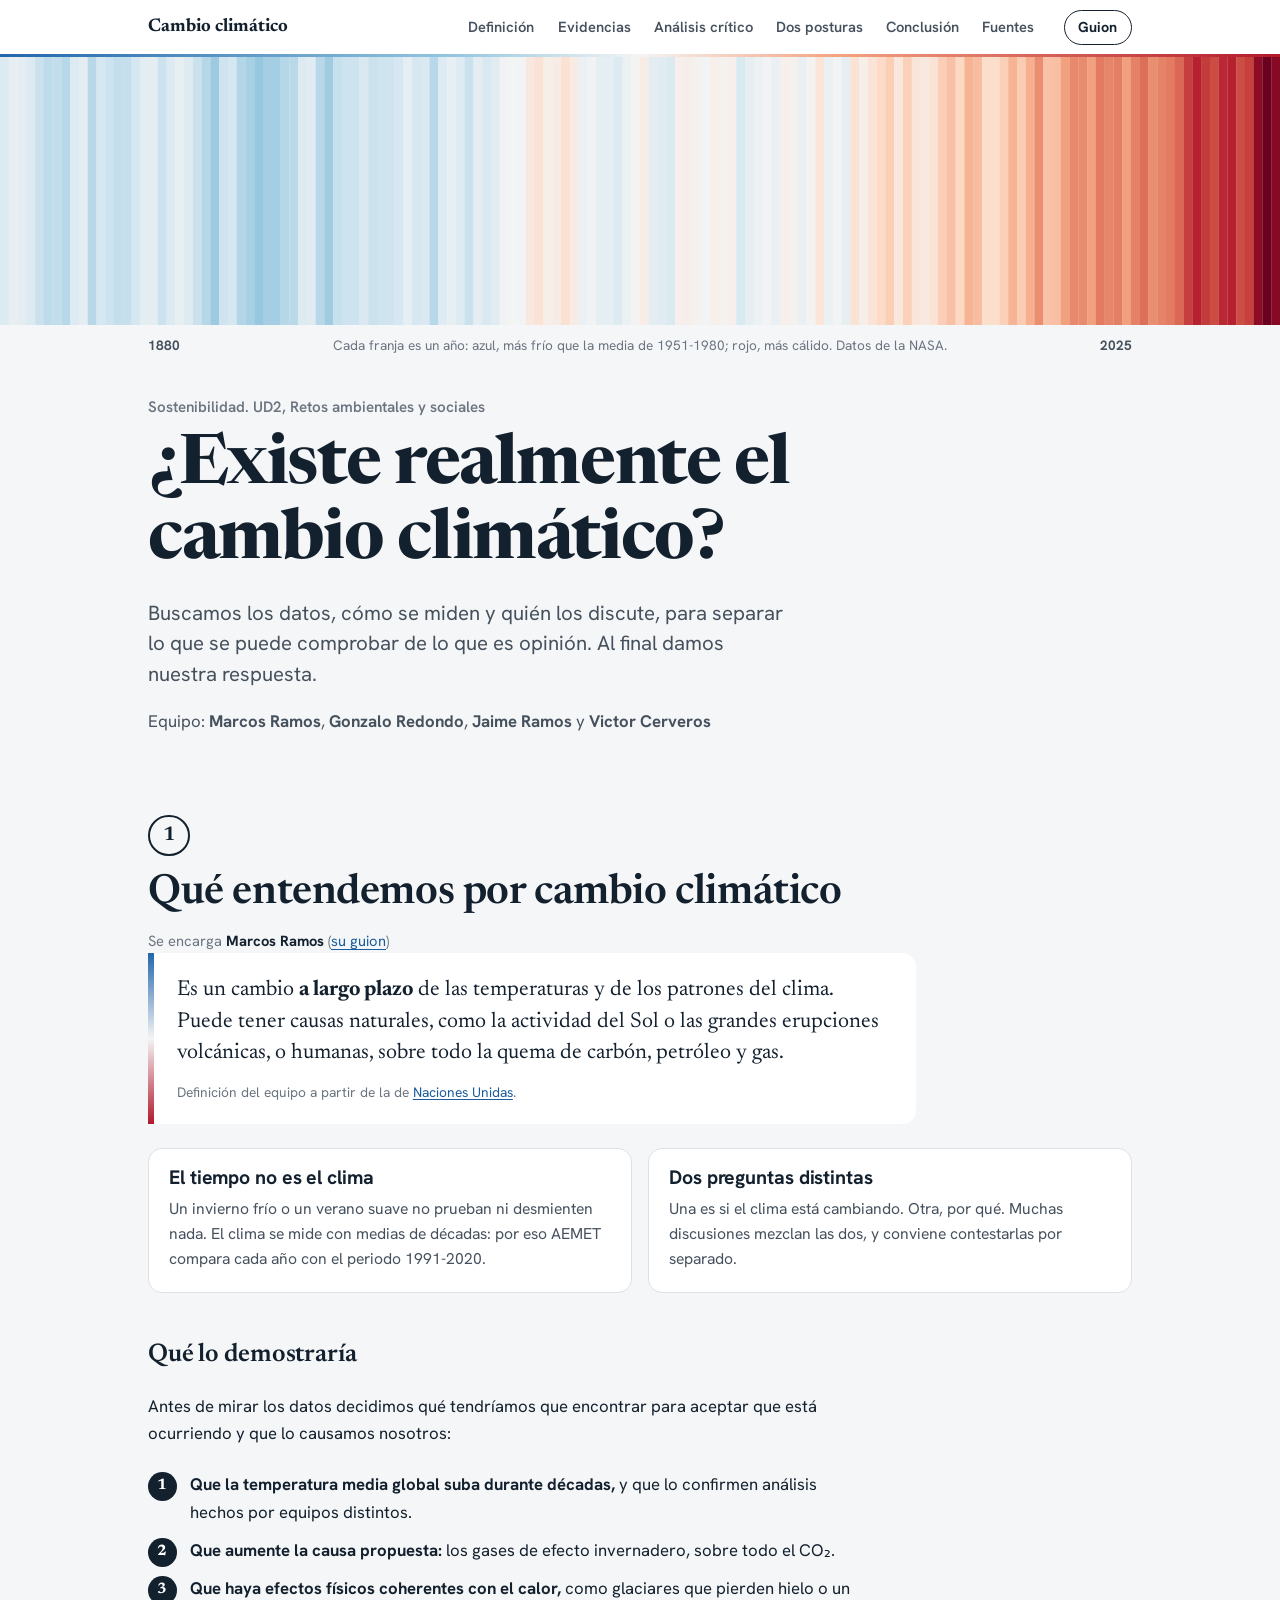
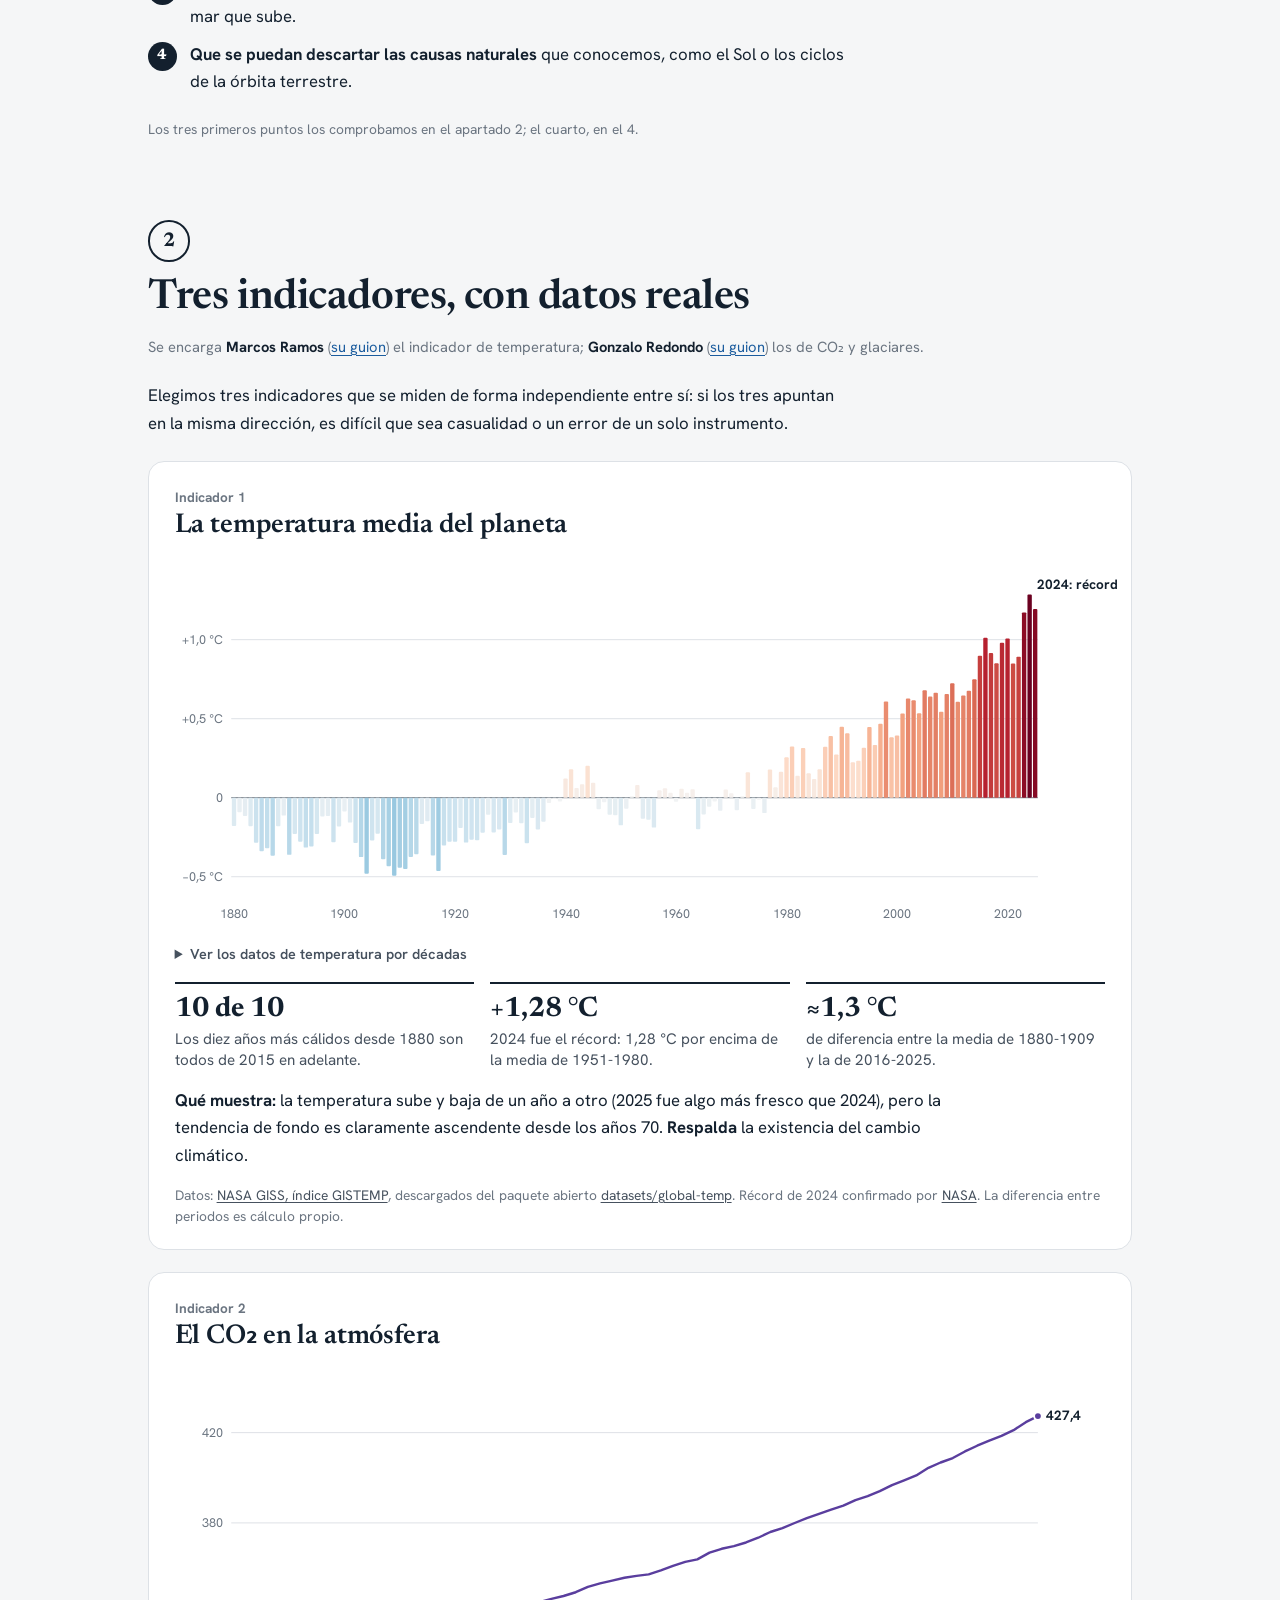
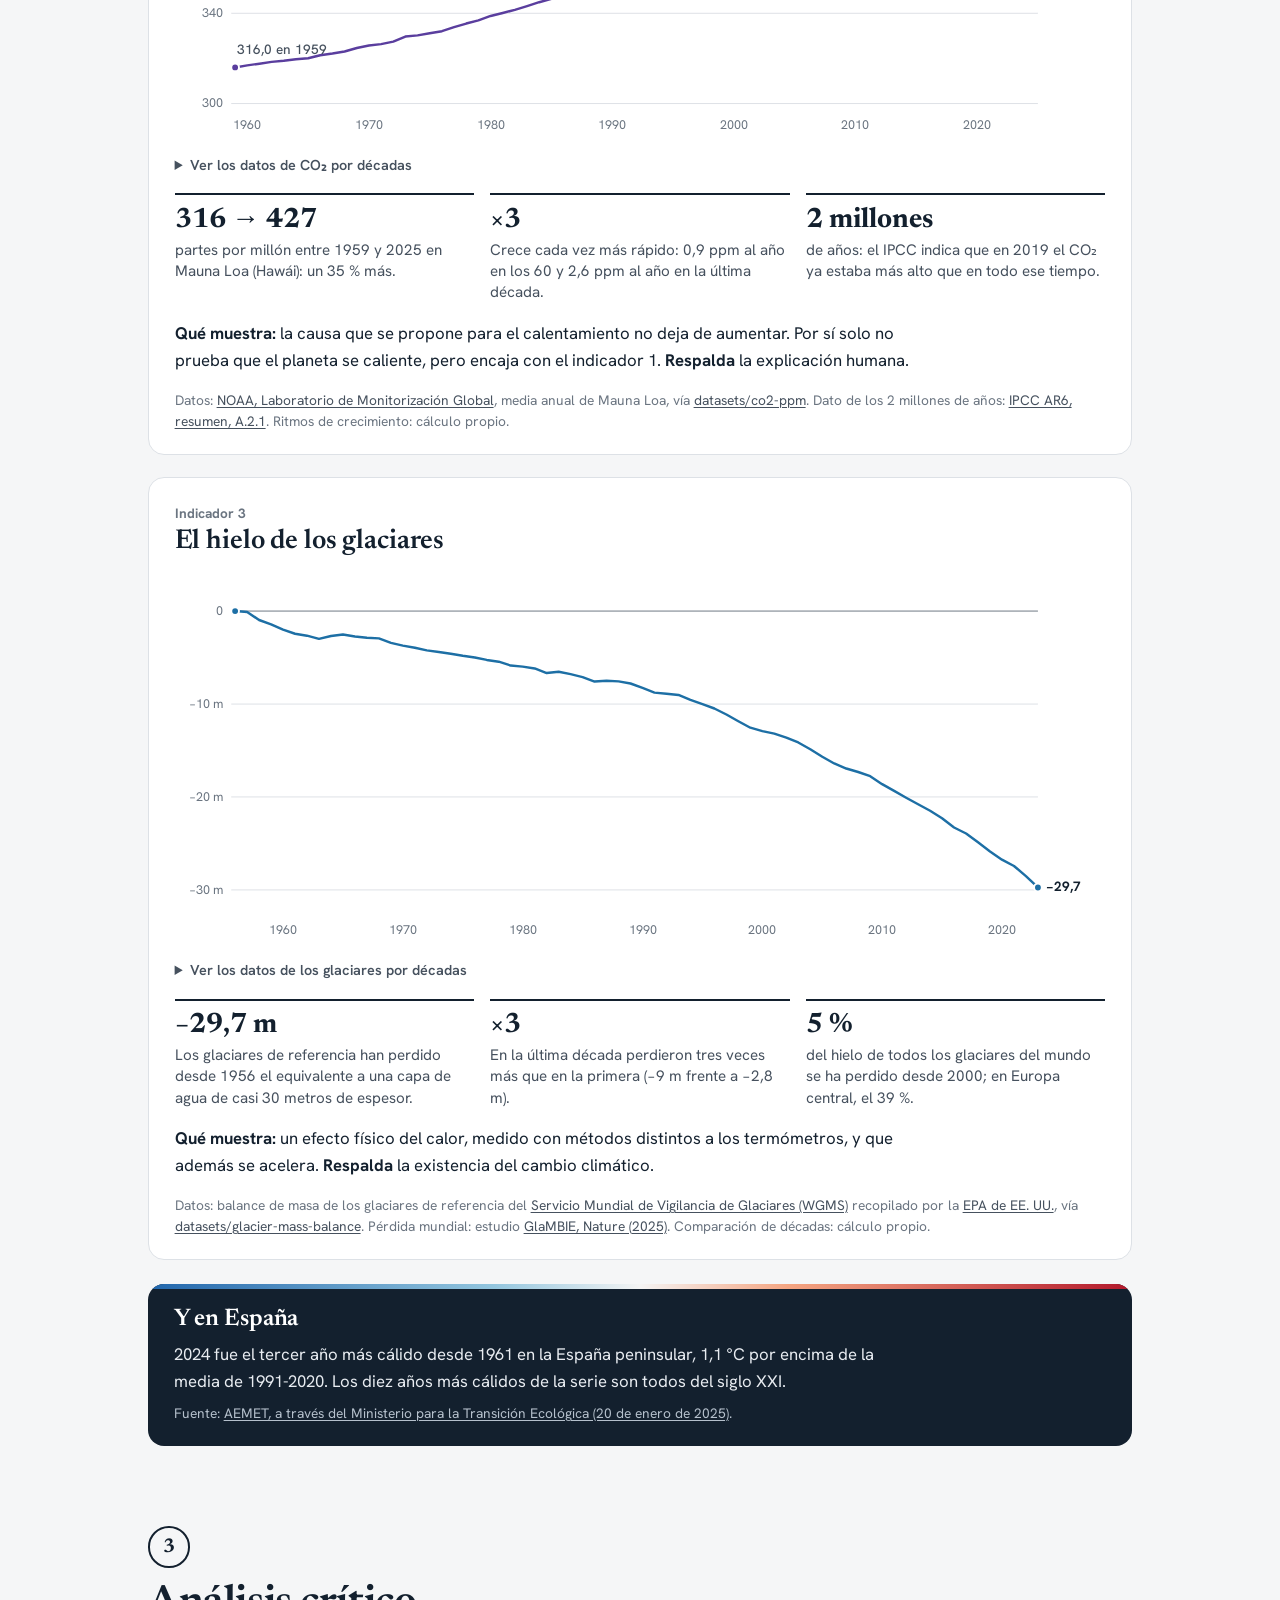
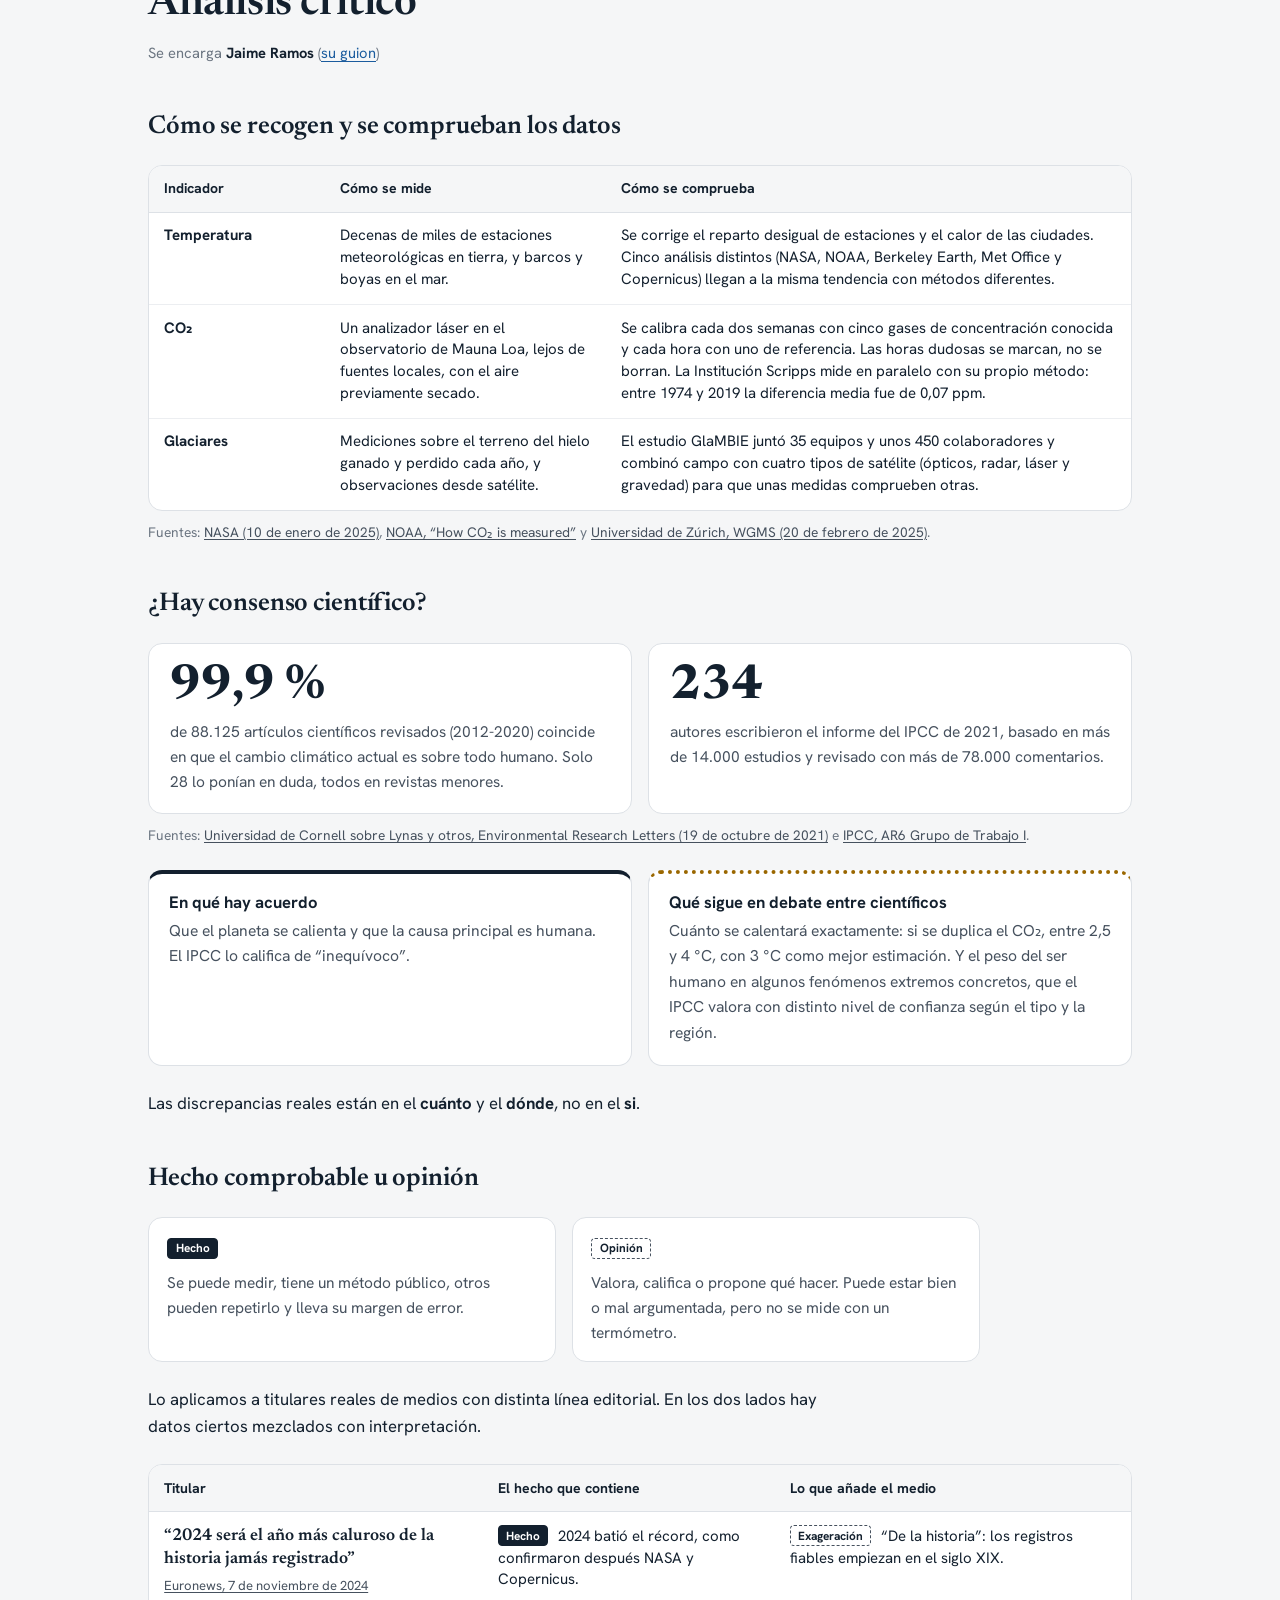
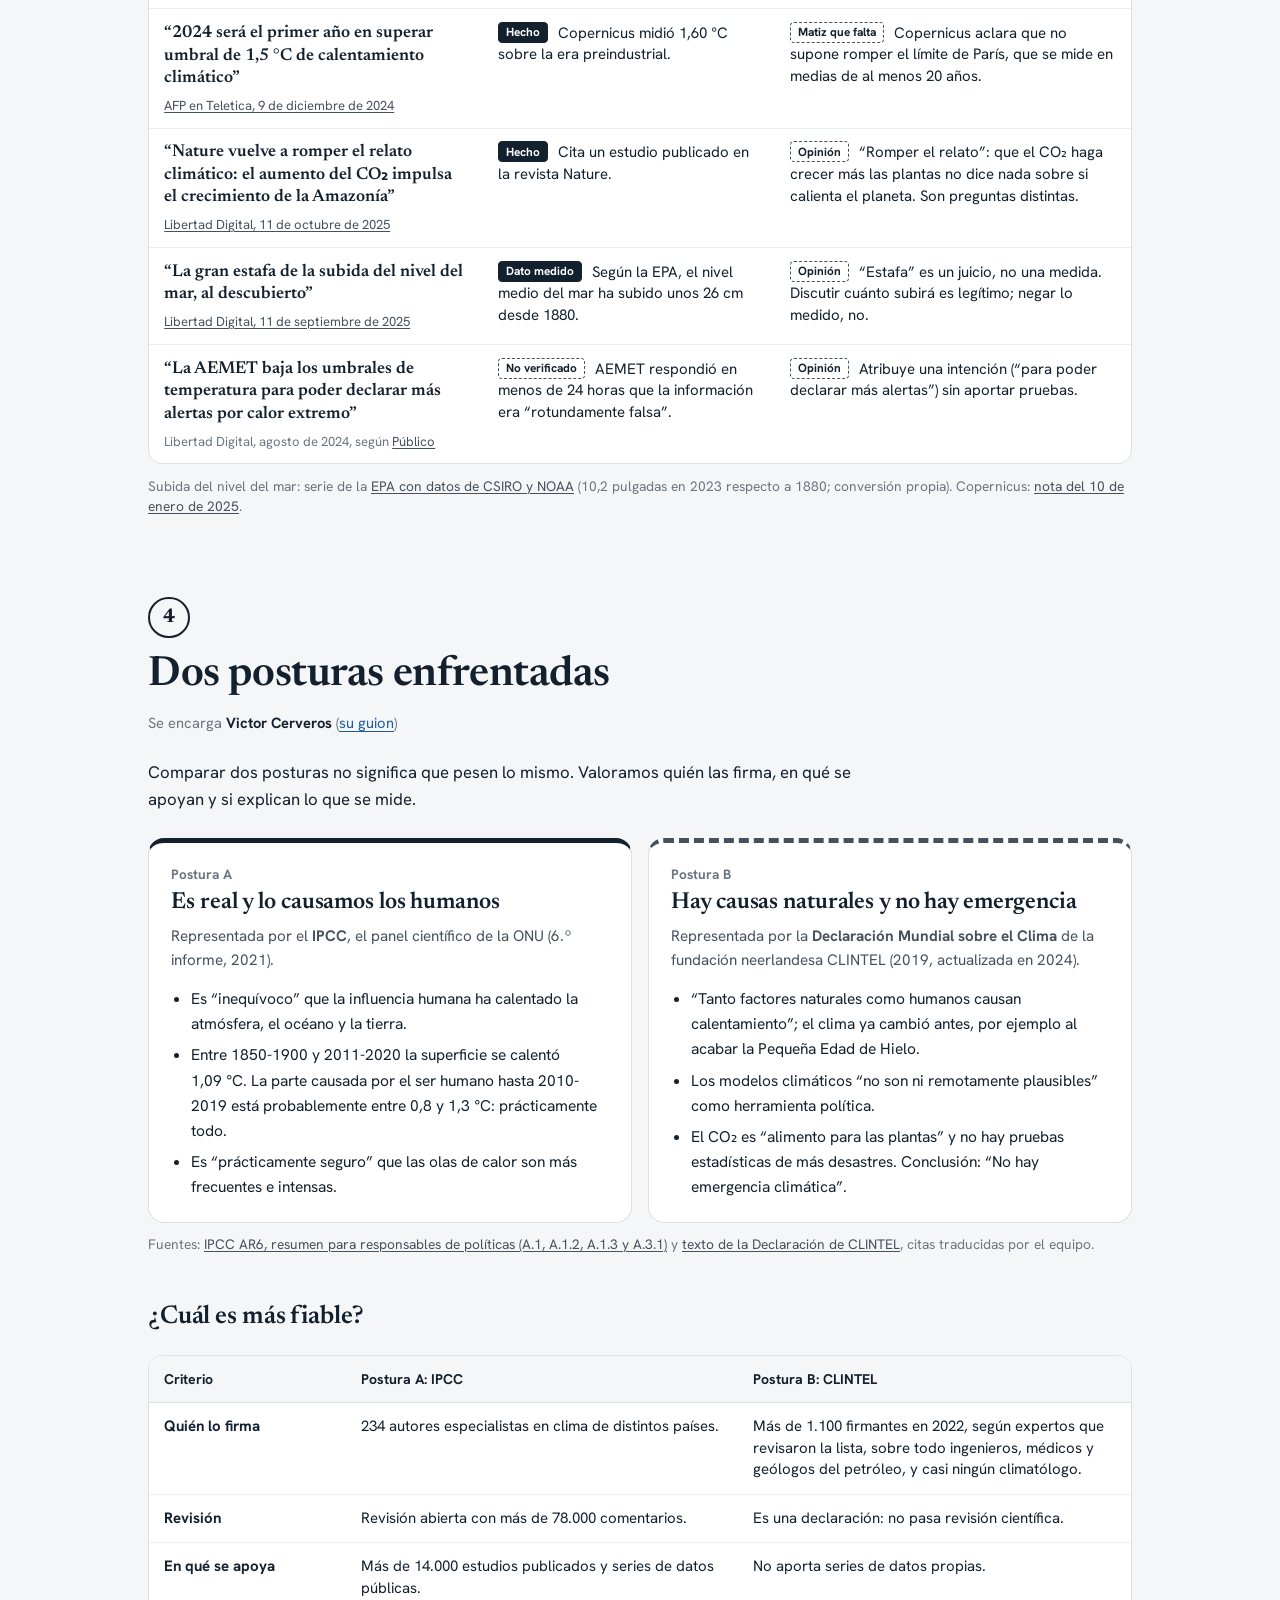
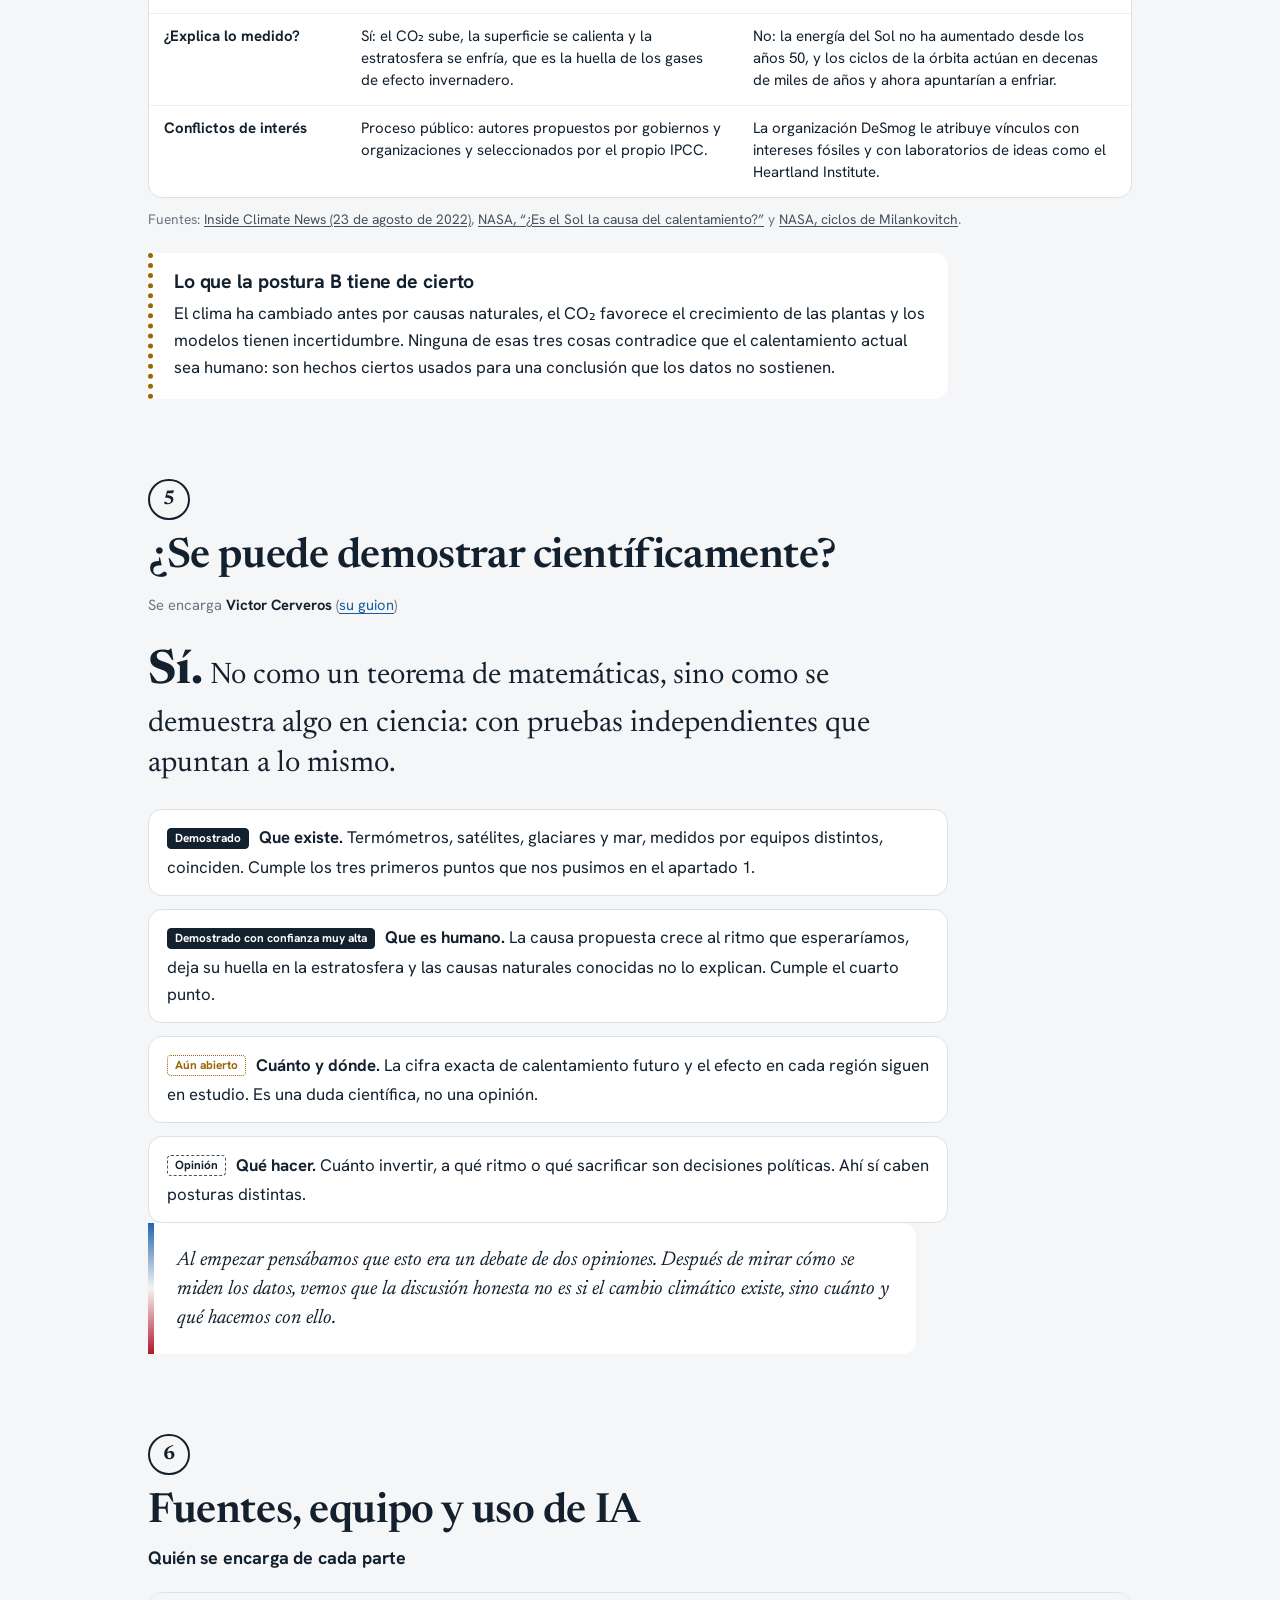
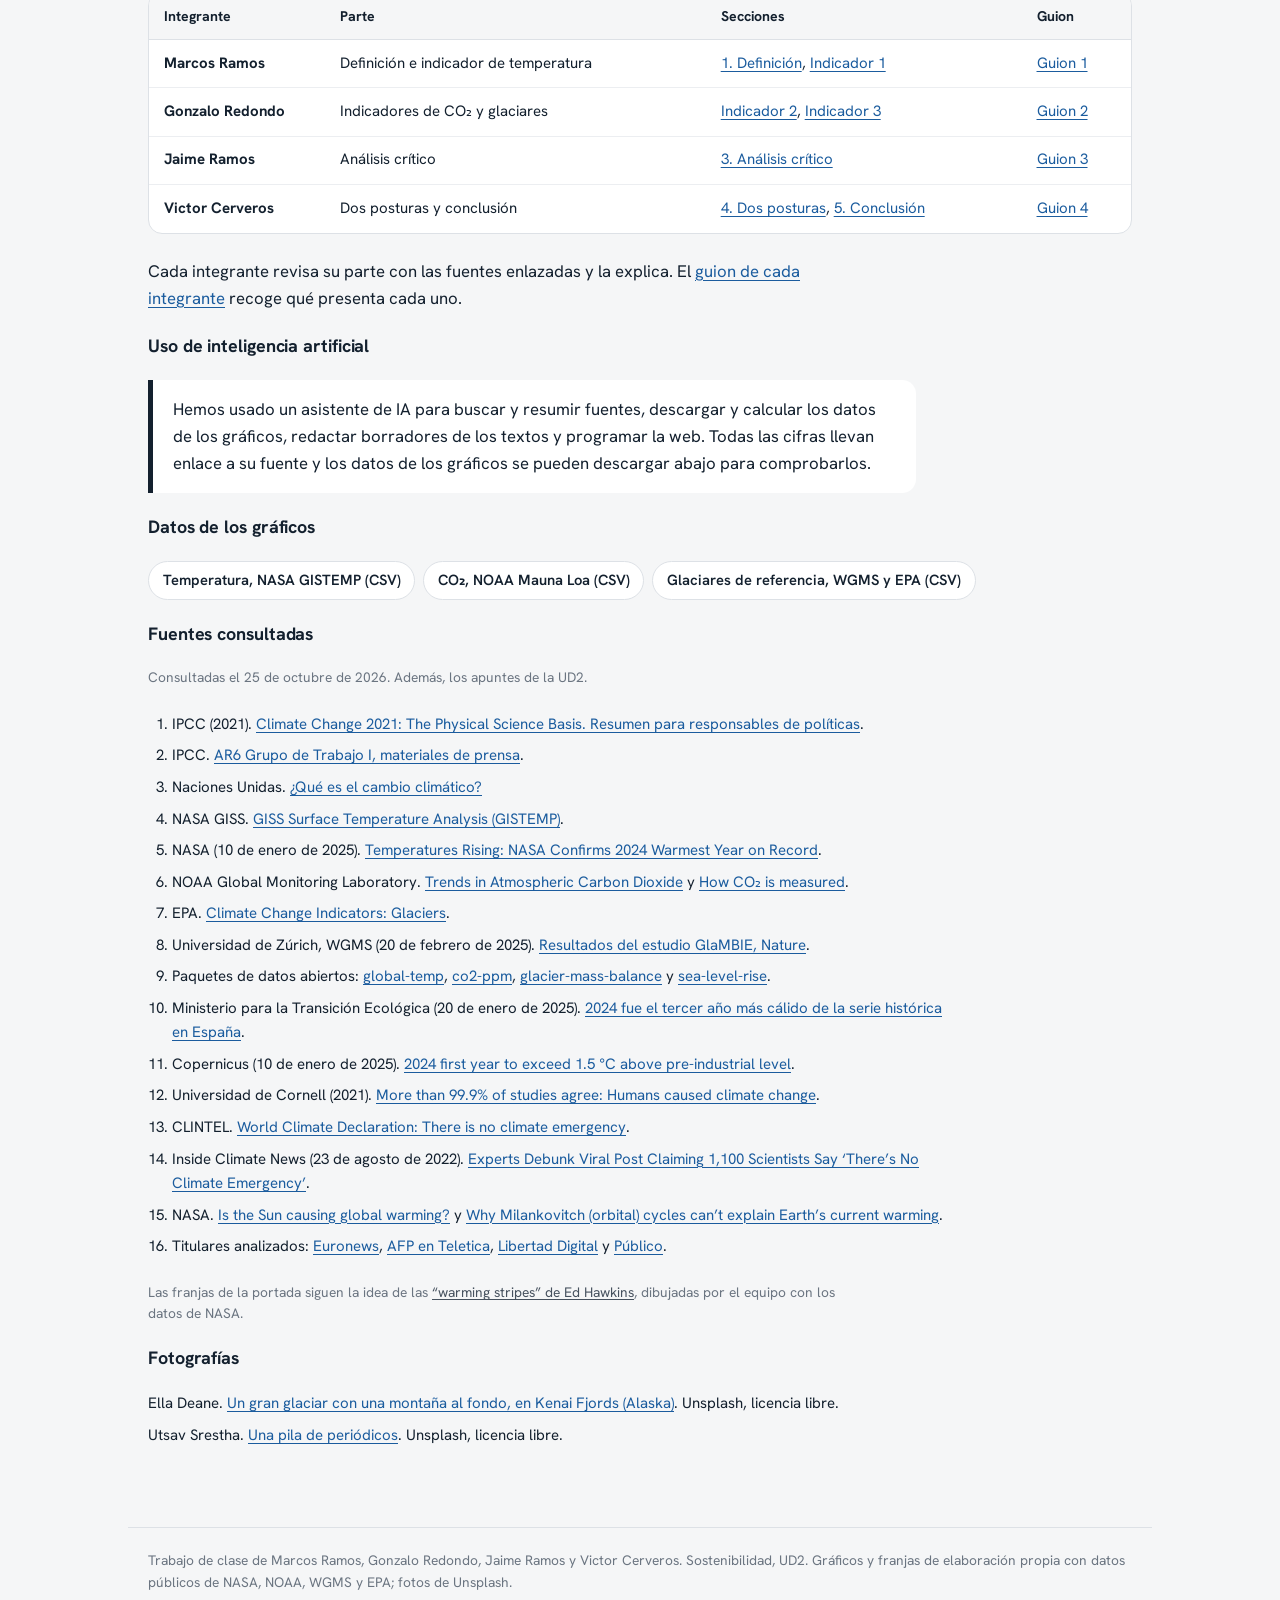
==== index.html @ 1c4a72f9 "Web del trabajo ¿Existe realmente el cambio climático?" ====
<!doctype html>
<html lang="es">
<head>
<meta charset="utf-8">
<meta name="viewport" content="width=device-width, initial-scale=1">
<title>¿Existe realmente el cambio climático?</title>
<meta name="description" content="Trabajo de Sostenibilidad (UD2): datos de temperatura, CO₂ y glaciares, cómo se verifican, consenso científico, dos posturas y conclusión.">
<link rel="preconnect" href="https://fonts.googleapis.com">
<link rel="preconnect" href="https://fonts.gstatic.com" crossorigin>
<link rel="preload" as="style" href="https://fonts.googleapis.com/css2?family=Hanken+Grotesk:ital,wght@0,400..700;1,400&amp;family=Newsreader:opsz,wght@6..72,500..700&amp;display=swap" onload="this.onload=null;this.rel='stylesheet'">
<noscript><link rel="stylesheet" href="https://fonts.googleapis.com/css2?family=Hanken+Grotesk:ital,wght@0,400..700;1,400&amp;family=Newsreader:opsz,wght@6..72,500..700&amp;display=swap"></noscript>
<link rel="stylesheet" href="assets/estilos.css?v=a1e238e7">
</head>
<body>
<a class="saltar" href="#contenido">Saltar al contenido</a>
<nav class="barra" aria-label="Apartados del trabajo">
  <div class="barra__dentro">
    <a class="barra__titulo" href="index.html">Cambio climático</a>
    <ol class="barra__lista">
      <li><a href="#definicion">Definición</a></li>
      <li><a href="#evidencias">Evidencias</a></li>
      <li><a href="#analisis">Análisis crítico</a></li>
      <li><a href="#posturas">Dos posturas</a></li>
      <li><a href="#conclusion">Conclusión</a></li>
      <li><a href="#fuentes">Fuentes</a></li>
    </ol>
    <a class="barra__guion" href="guion.html">Guion</a>
  </div>
</nav>
<main id="contenido">
<header class="portada" id="inicio" data-etapa="Inicio">
  <figure class="franjas"><svg viewBox="0 0 146 1" preserveAspectRatio="none" role="img" aria-label="Franjas de temperatura global de 1880 a 2025: azules al principio y cada vez más rojas al final."><rect x="0" y="0" width="1.02" height="1" fill="#dceaf1"/><rect x="1" y="0" width="1.02" height="1" fill="#e8eff3"/><rect x="2" y="0" width="1.02" height="1" fill="#e5edf2"/><rect x="3" y="0" width="1.02" height="1" fill="#dceaf1"/><rect x="4" y="0" width="1.02" height="1" fill="#cbe2ee"/><rect x="5" y="0" width="1.02" height="1" fill="#bedbeb"/><rect x="6" y="0" width="1.02" height="1" fill="#c2deec"/><rect x="7" y="0" width="1.02" height="1" fill="#b7d8e9"/><rect x="8" y="0" width="1.02" height="1" fill="#dceaf1"/><rect x="9" y="0" width="1.02" height="1" fill="#e5edf2"/><rect x="10" y="0" width="1.02" height="1" fill="#b8d8e9"/><rect x="11" y="0" width="1.02" height="1" fill="#d5e7f0"/><rect x="12" y="0" width="1.02" height="1" fill="#cde3ef"/><rect x="13" y="0" width="1.02" height="1" fill="#c3deec"/><rect x="14" y="0" width="1.02" height="1" fill="#c5dfed"/><rect x="15" y="0" width="1.02" height="1" fill="#d5e7f0"/><rect x="16" y="0" width="1.02" height="1" fill="#e4edf2"/><rect x="17" y="0" width="1.02" height="1" fill="#e4edf2"/><rect x="18" y="0" width="1.02" height="1" fill="#cce2ee"/><rect x="19" y="0" width="1.02" height="1" fill="#dceaf1"/><rect x="20" y="0" width="1.02" height="1" fill="#e8eff3"/><rect x="21" y="0" width="1.02" height="1" fill="#dfebf2"/><rect x="22" y="0" width="1.02" height="1" fill="#cbe2ee"/><rect x="23" y="0" width="1.02" height="1" fill="#b5d7e8"/><rect x="24" y="0" width="1.02" height="1" fill="#9bcae1"/><rect x="25" y="0" width="1.02" height="1" fill="#cfe4ef"/><rect x="26" y="0" width="1.02" height="1" fill="#d5e7f0"/><rect x="27" y="0" width="1.02" height="1" fill="#b2d5e7"/><rect x="28" y="0" width="1.02" height="1" fill="#a7d0e4"/><rect x="29" y="0" width="1.02" height="1" fill="#98c8e0"/><rect x="30" y="0" width="1.02" height="1" fill="#a5cee3"/><rect x="31" y="0" width="1.02" height="1" fill="#a3cee3"/><rect x="32" y="0" width="1.02" height="1" fill="#b5d7e8"/><rect x="33" y="0" width="1.02" height="1" fill="#b9d9e9"/><rect x="34" y="0" width="1.02" height="1" fill="#deeaf1"/><rect x="35" y="0" width="1.02" height="1" fill="#e0ebf2"/><rect x="36" y="0" width="1.02" height="1" fill="#b8d8e9"/><rect x="37" y="0" width="1.02" height="1" fill="#a0cce2"/><rect x="38" y="0" width="1.02" height="1" fill="#c7e0ed"/><rect x="39" y="0" width="1.02" height="1" fill="#cde3ef"/><rect x="40" y="0" width="1.02" height="1" fill="#cde3ef"/><rect x="41" y="0" width="1.02" height="1" fill="#dae9f1"/><rect x="42" y="0" width="1.02" height="1" fill="#cbe2ee"/><rect x="43" y="0" width="1.02" height="1" fill="#d0e4f0"/><rect x="44" y="0" width="1.02" height="1" fill="#cfe4ef"/><rect x="45" y="0" width="1.02" height="1" fill="#d6e7f1"/><rect x="46" y="0" width="1.02" height="1" fill="#e5eef2"/><rect x="47" y="0" width="1.02" height="1" fill="#d6e7f1"/><rect x="48" y="0" width="1.02" height="1" fill="#d9e8f1"/><rect x="49" y="0" width="1.02" height="1" fill="#b8d8e9"/><rect x="50" y="0" width="1.02" height="1" fill="#deebf2"/><rect x="51" y="0" width="1.02" height="1" fill="#e7eff3"/><rect x="52" y="0" width="1.02" height="1" fill="#deebf2"/><rect x="53" y="0" width="1.02" height="1" fill="#cae2ee"/><rect x="54" y="0" width="1.02" height="1" fill="#e3edf2"/><rect x="55" y="0" width="1.02" height="1" fill="#d9e8f1"/><rect x="56" y="0" width="1.02" height="1" fill="#e0ebf2"/><rect x="57" y="0" width="1.02" height="1" fill="#f0f2f3"/><rect x="58" y="0" width="1.02" height="1" fill="#f3f4f4"/><rect x="59" y="0" width="1.02" height="1" fill="#f1f3f4"/><rect x="60" y="0" width="1.02" height="1" fill="#f8e8df"/><rect x="61" y="0" width="1.02" height="1" fill="#fae3d5"/><rect x="62" y="0" width="1.02" height="1" fill="#f6eee9"/><rect x="63" y="0" width="1.02" height="1" fill="#f7ece5"/><rect x="64" y="0" width="1.02" height="1" fill="#fbe1d1"/><rect x="65" y="0" width="1.02" height="1" fill="#f7ebe4"/><rect x="66" y="0" width="1.02" height="1" fill="#eaf0f3"/><rect x="67" y="0" width="1.02" height="1" fill="#f0f2f4"/><rect x="68" y="0" width="1.02" height="1" fill="#e5eef2"/><rect x="69" y="0" width="1.02" height="1" fill="#e5eef2"/><rect x="70" y="0" width="1.02" height="1" fill="#dceaf1"/><rect x="71" y="0" width="1.02" height="1" fill="#ebf0f3"/><rect x="72" y="0" width="1.02" height="1" fill="#f4f3f2"/><rect x="73" y="0" width="1.02" height="1" fill="#f7ece6"/><rect x="74" y="0" width="1.02" height="1" fill="#e2ecf2"/><rect x="75" y="0" width="1.02" height="1" fill="#e1ecf2"/><rect x="76" y="0" width="1.02" height="1" fill="#dbe9f1"/><rect x="77" y="0" width="1.02" height="1" fill="#f6efec"/><rect x="78" y="0" width="1.02" height="1" fill="#f6eeea"/><rect x="79" y="0" width="1.02" height="1" fill="#f5f1ef"/><rect x="80" y="0" width="1.02" height="1" fill="#f1f3f4"/><rect x="81" y="0" width="1.02" height="1" fill="#f6efea"/><rect x="82" y="0" width="1.02" height="1" fill="#f5f1ef"/><rect x="83" y="0" width="1.02" height="1" fill="#f6efeb"/><rect x="84" y="0" width="1.02" height="1" fill="#d9e9f1"/><rect x="85" y="0" width="1.02" height="1" fill="#e6eef2"/><rect x="86" y="0" width="1.02" height="1" fill="#ecf1f3"/><rect x="87" y="0" width="1.02" height="1" fill="#f1f3f4"/><rect x="88" y="0" width="1.02" height="1" fill="#e9eff3"/><rect x="89" y="0" width="1.02" height="1" fill="#f6efeb"/><rect x="90" y="0" width="1.02" height="1" fill="#f5f1ef"/><rect x="91" y="0" width="1.02" height="1" fill="#e9eff3"/><rect x="92" y="0" width="1.02" height="1" fill="#f4f3f2"/><rect x="93" y="0" width="1.02" height="1" fill="#fae5d8"/><rect x="94" y="0" width="1.02" height="1" fill="#eaf0f3"/><rect x="95" y="0" width="1.02" height="1" fill="#f2f3f4"/><rect x="96" y="0" width="1.02" height="1" fill="#e7eef2"/><rect x="97" y="0" width="1.02" height="1" fill="#fae3d5"/><rect x="98" y="0" width="1.02" height="1" fill="#f6eee8"/><rect x="99" y="0" width="1.02" height="1" fill="#fae4d8"/><rect x="100" y="0" width="1.02" height="1" fill="#fddbc8"/><rect x="101" y="0" width="1.02" height="1" fill="#fbceb6"/><rect x="102" y="0" width="1.02" height="1" fill="#f9e7dc"/><rect x="103" y="0" width="1.02" height="1" fill="#fbd0b8"/><rect x="104" y="0" width="1.02" height="1" fill="#f9e5d9"/><rect x="105" y="0" width="1.02" height="1" fill="#f8e9e0"/><rect x="106" y="0" width="1.02" height="1" fill="#fae3d5"/><rect x="107" y="0" width="1.02" height="1" fill="#fbceb7"/><rect x="108" y="0" width="1.02" height="1" fill="#f8c0a4"/><rect x="109" y="0" width="1.02" height="1" fill="#fdd8c3"/><rect x="110" y="0" width="1.02" height="1" fill="#f6b495"/><rect x="111" y="0" width="1.02" height="1" fill="#f8bca0"/><rect x="112" y="0" width="1.02" height="1" fill="#fcdecd"/><rect x="113" y="0" width="1.02" height="1" fill="#fcdecc"/><rect x="114" y="0" width="1.02" height="1" fill="#fbcfb8"/><rect x="115" y="0" width="1.02" height="1" fill="#f7b495"/><rect x="116" y="0" width="1.02" height="1" fill="#faccb3"/><rect x="117" y="0" width="1.02" height="1" fill="#f6b090"/><rect x="118" y="0" width="1.02" height="1" fill="#ea8d70"/><rect x="119" y="0" width="1.02" height="1" fill="#f9c2a6"/><rect x="120" y="0" width="1.02" height="1" fill="#f8bfa4"/><rect x="121" y="0" width="1.02" height="1" fill="#f2a17f"/><rect x="122" y="0" width="1.02" height="1" fill="#e8886c"/><rect x="123" y="0" width="1.02" height="1" fill="#e98b6e"/><rect x="124" y="0" width="1.02" height="1" fill="#f2a17f"/><rect x="125" y="0" width="1.02" height="1" fill="#e27b62"/><rect x="126" y="0" width="1.02" height="1" fill="#e68569"/><rect x="127" y="0" width="1.02" height="1" fill="#e37f65"/><rect x="128" y="0" width="1.02" height="1" fill="#f19f7d"/><rect x="129" y="0" width="1.02" height="1" fill="#e48166"/><rect x="130" y="0" width="1.02" height="1" fill="#dc6f58"/><rect x="131" y="0" width="1.02" height="1" fill="#ea8e70"/><rect x="132" y="0" width="1.02" height="1" fill="#e58368"/><rect x="133" y="0" width="1.02" height="1" fill="#e27b62"/><rect x="134" y="0" width="1.02" height="1" fill="#da6853"/><rect x="135" y="0" width="1.02" height="1" fill="#c63f3e"/><rect x="136" y="0" width="1.02" height="1" fill="#b6202f"/><rect x="137" y="0" width="1.02" height="1" fill="#c33b3b"/><rect x="138" y="0" width="1.02" height="1" fill="#cc4c44"/><rect x="139" y="0" width="1.02" height="1" fill="#ba2933"/><rect x="140" y="0" width="1.02" height="1" fill="#b6212f"/><rect x="141" y="0" width="1.02" height="1" fill="#cc4d44"/><rect x="142" y="0" width="1.02" height="1" fill="#c6413e"/><rect x="143" y="0" width="1.02" height="1" fill="#8c0c25"/><rect x="144" y="0" width="1.02" height="1" fill="#6b0120"/><rect x="145" y="0" width="1.02" height="1" fill="#860a24"/></svg><figcaption><span>1880</span>Cada franja es un año: azul, más frío que la media de 1951-1980; rojo, más cálido. Datos de la NASA.<span>2025</span></figcaption></figure>
  <div class="portada__texto">
    <p class="portada__ciclo">Sostenibilidad. UD2, Retos ambientales y sociales</p>
    <h1>¿Existe realmente el cambio climático?</h1>
    <p class="entradilla">Buscamos los datos, cómo se miden y quién los discute, para separar lo que se puede comprobar de lo que es opinión. Al final damos nuestra respuesta.</p>
    <p class="equipo">Equipo: <strong>Marcos Ramos</strong>, <strong>Gonzalo Redondo</strong>, <strong>Jaime Ramos</strong> y <strong>Victor Cerveros</strong></p>
  </div>
</header>

<section class="seccion" id="definicion" data-etapa="Definición">
  <p class="seccion__n">1</p>
  <h2>Qué entendemos por cambio climático</h2>
  <p class="encargo">Se encarga <strong>Marcos Ramos</strong> (<a href="guion.html#parte-1">su guion</a>)</p>

  <blockquote class="definicion">
    <p>Es un cambio <strong>a largo plazo</strong> de las temperaturas y de los patrones del clima. Puede tener causas naturales, como la actividad del Sol o las grandes erupciones volcánicas, o humanas, sobre todo la quema de carbón, petróleo y gas.</p>
    <footer>Definición del equipo a partir de la de <a href="https://www.un.org/es/climatechange/what-is-climate-change">Naciones Unidas</a>.</footer>
  </blockquote>

  <div class="dos">
    <div class="tarjeta">
      <h3>El tiempo no es el clima</h3>
      <p>Un invierno frío o un verano suave no prueban ni desmienten nada. El clima se mide con medias de décadas: por eso AEMET compara cada año con el periodo 1991-2020.</p>
    </div>
    <div class="tarjeta">
      <h3>Dos preguntas distintas</h3>
      <p>Una es si el clima está cambiando. Otra, por qué. Muchas discusiones mezclan las dos, y conviene contestarlas por separado.</p>
    </div>
  </div>

  <h3 class="h-bloque">Qué lo demostraría</h3>
  <p>Antes de mirar los datos decidimos qué tendríamos que encontrar para aceptar que está ocurriendo y que lo causamos nosotros:</p>
  <ol class="pruebas">
    <li><strong>Que la temperatura media global suba durante décadas,</strong> y que lo confirmen análisis hechos por equipos distintos.</li>
    <li><strong>Que aumente la causa propuesta:</strong> los gases de efecto invernadero, sobre todo el CO₂.</li>
    <li><strong>Que haya efectos físicos coherentes con el calor,</strong> como glaciares que pierden hielo o un mar que sube.</li>
    <li><strong>Que se puedan descartar las causas naturales</strong> que conocemos, como el Sol o los ciclos de la órbita terrestre.</li>
  </ol>
  <p class="nota">Los tres primeros puntos los comprobamos en el apartado 2; el cuarto, en el 4.</p>
</section>

<section class="seccion" id="evidencias" data-etapa="Evidencias">
  <p class="seccion__n">2</p>
  <h2>Tres indicadores, con datos reales</h2>
  <p class="encargo">Se encarga <strong>Marcos Ramos</strong> (<a href="guion.html#parte-1">su guion</a>) el indicador de temperatura; <strong>Gonzalo Redondo</strong> (<a href="guion.html#parte-2">su guion</a>) los de CO₂ y glaciares.</p>
  <p>Elegimos tres indicadores que se miden de forma independiente entre sí: si los tres apuntan en la misma dirección, es difícil que sea casualidad o un error de un solo instrumento.</p>

  <article class="indicador" id="ind-temperatura">
    <p class="indicador__n">Indicador 1</p>
    <h3>La temperatura media del planeta</h3>
    <figure class="grafico" data-grafico='{"x": [1880, 1881, 1882, 1883, 1884, 1885, 1886, 1887, 1888, 1889, 1890, 1891, 1892, 1893, 1894, 1895, 1896, 1897, 1898, 1899, 1900, 1901, 1902, 1903, 1904, 1905, 1906, 1907, 1908, 1909, 1910, 1911, 1912, 1913, 1914, 1915, 1916, 1917, 1918, 1919, 1920, 1921, 1922, 1923, 1924, 1925, 1926, 1927, 1928, 1929, 1930, 1931, 1932, 1933, 1934, 1935, 1936, 1937, 1938, 1939, 1940, 1941, 1942, 1943, 1944, 1945, 1946, 1947, 1948, 1949, 1950, 1951, 1952, 1953, 1954, 1955, 1956, 1957, 1958, 1959, 1960, 1961, 1962, 1963, 1964, 1965, 1966, 1967, 1968, 1969, 1970, 1971, 1972, 1973, 1974, 1975, 1976, 1977, 1978, 1979, 1980, 1981, 1982, 1983, 1984, 1985, 1986, 1987, 1988, 1989, 1990, 1991, 1992, 1993, 1994, 1995, 1996, 1997, 1998, 1999, 2000, 2001, 2002, 2003, 2004, 2005, 2006, 2007, 2008, 2009, 2010, 2011, 2012, 2013, 2014, 2015, 2016, 2017, 2018, 2019, 2020, 2021, 2022, 2023, 2024, 2025], "y": [-0.18, -0.09, -0.12, -0.18, -0.28, -0.34, -0.32, -0.37, -0.18, -0.11, -0.36, -0.23, -0.28, -0.32, -0.31, -0.23, -0.12, -0.12, -0.28, -0.18, -0.09, -0.16, -0.29, -0.38, -0.48, -0.27, -0.23, -0.39, -0.43, -0.49, -0.44, -0.45, -0.38, -0.36, -0.17, -0.15, -0.36, -0.46, -0.3, -0.28, -0.28, -0.19, -0.28, -0.27, -0.27, -0.22, -0.11, -0.22, -0.2, -0.36, -0.16, -0.09, -0.16, -0.29, -0.13, -0.2, -0.15, -0.03, -0.01, -0.02, 0.12, 0.18, 0.06, 0.09, 0.2, 0.1, -0.07, -0.03, -0.11, -0.11, -0.17, -0.07, 0.01, 0.08, -0.13, -0.14, -0.19, 0.05, 0.06, 0.03, -0.03, 0.06, 0.03, 0.05, -0.2, -0.11, -0.06, -0.02, -0.08, 0.05, 0.03, -0.08, 0.01, 0.16, -0.07, -0.01, -0.1, 0.18, 0.07, 0.16, 0.26, 0.32, 0.14, 0.32, 0.15, 0.12, 0.18, 0.32, 0.39, 0.27, 0.45, 0.41, 0.22, 0.23, 0.32, 0.45, 0.33, 0.47, 0.61, 0.38, 0.39, 0.53, 0.63, 0.62, 0.53, 0.68, 0.64, 0.66, 0.54, 0.66, 0.72, 0.61, 0.65, 0.68, 0.75, 0.9, 1.01, 0.92, 0.85, 0.98, 1.01, 0.85, 0.89, 1.17, 1.29, 1.19], "u": "°C", "s": true, "tipo": "barras", "i": 58, "d": 70, "an": 960}'><svg class="g" viewBox="0 0 960 380" role="img" aria-label="Gráfico de barras de la anomalía de temperatura global de 1880 a 2025 respecto a 1951-1980. Hasta los años 70 oscila alrededor de cero; después sube hasta el récord de +1,3&nbsp;°C en 2024."><line class="g__rejilla" x1="58" x2="890" y1="327.7" y2="327.7"/><text class="g__ey" x="50" y="331.7">−0,5&nbsp;°C</text><line class="g__rejilla g__cero" x1="58" x2="890" y1="246.2" y2="246.2"/><text class="g__ey" x="50" y="250.2">0</text><line class="g__rejilla" x1="58" x2="890" y1="164.7" y2="164.7"/><text class="g__ey" x="50" y="168.7">+0,5&nbsp;°C</text><line class="g__rejilla" x1="58" x2="890" y1="83.2" y2="83.2"/><text class="g__ey" x="50" y="87.2">+1,0&nbsp;°C</text><text class="g__ex" x="60.8" y="370">1880</text><text class="g__ex" x="174.8" y="370">1900</text><text class="g__ex" x="288.8" y="370">1920</text><text class="g__ex" x="402.8" y="370">1940</text><text class="g__ex" x="516.7" y="370">1960</text><text class="g__ex" x="630.7" y="370">1980</text><text class="g__ex" x="744.7" y="370">2000</text><text class="g__ex" x="858.7" y="370">2020</text><rect x="58.60" y="246.20" width="4.50" height="29.21" rx="1" fill="#dceaf1"/><rect x="64.30" y="246.20" width="4.50" height="14.95" rx="1" fill="#e8eff3"/><rect x="70.00" y="246.20" width="4.50" height="18.75" rx="1" fill="#e5edf2"/><rect x="75.70" y="246.20" width="4.50" height="29.34" rx="1" fill="#dceaf1"/><rect x="81.39" y="246.20" width="4.50" height="46.45" rx="1" fill="#cbe2ee"/><rect x="87.09" y="246.20" width="4.50" height="55.29" rx="1" fill="#bedbeb"/><rect x="92.79" y="246.20" width="4.50" height="52.16" rx="1" fill="#c2deec"/><rect x="98.49" y="246.20" width="4.50" height="59.77" rx="1" fill="#b7d8e9"/><rect x="104.19" y="246.20" width="4.50" height="29.34" rx="1" fill="#dceaf1"/><rect x="109.89" y="246.20" width="4.50" height="18.47" rx="1" fill="#e5edf2"/><rect x="115.59" y="246.20" width="4.50" height="58.96" rx="1" fill="#b8d8e9"/><rect x="121.28" y="246.20" width="4.50" height="37.36" rx="1" fill="#d5e7f0"/><rect x="126.98" y="246.20" width="4.50" height="45.36" rx="1" fill="#cde3ef"/><rect x="132.68" y="246.20" width="4.50" height="51.48" rx="1" fill="#c3deec"/><rect x="138.38" y="246.20" width="4.50" height="50.40" rx="1" fill="#c5dfed"/><rect x="144.08" y="246.20" width="4.50" height="37.49" rx="1" fill="#d5e7f0"/><rect x="149.78" y="246.20" width="4.50" height="19.43" rx="1" fill="#e4edf2"/><rect x="155.48" y="246.20" width="4.50" height="18.88" rx="1" fill="#e4edf2"/><rect x="161.18" y="246.20" width="4.50" height="45.92" rx="1" fill="#cce2ee"/><rect x="166.87" y="246.20" width="4.50" height="29.62" rx="1" fill="#dceaf1"/><rect x="172.57" y="246.20" width="4.50" height="14.26" rx="1" fill="#e8eff3"/><rect x="178.27" y="246.20" width="4.50" height="25.67" rx="1" fill="#dfebf2"/><rect x="183.97" y="246.20" width="4.50" height="46.73" rx="1" fill="#cbe2ee"/><rect x="189.67" y="246.20" width="4.50" height="61.26" rx="1" fill="#b5d7e8"/><rect x="195.37" y="246.20" width="4.50" height="78.52" rx="1" fill="#9bcae1"/><rect x="201.07" y="246.20" width="4.50" height="44.01" rx="1" fill="#cfe4ef"/><rect x="206.76" y="246.20" width="4.50" height="37.21" rx="1" fill="#d5e7f0"/><rect x="212.46" y="246.20" width="4.50" height="63.44" rx="1" fill="#b2d5e7"/><rect x="218.16" y="246.20" width="4.50" height="70.77" rx="1" fill="#a7d0e4"/><rect x="223.86" y="246.20" width="4.50" height="80.41" rx="1" fill="#98c8e0"/><rect x="229.56" y="246.20" width="4.50" height="72.26" rx="1" fill="#a5cee3"/><rect x="235.26" y="246.20" width="4.50" height="73.48" rx="1" fill="#a3cee3"/><rect x="240.96" y="246.20" width="4.50" height="61.12" rx="1" fill="#b5d7e8"/><rect x="246.65" y="246.20" width="4.50" height="58.27" rx="1" fill="#b9d9e9"/><rect x="252.35" y="246.20" width="4.50" height="27.17" rx="1" fill="#deeaf1"/><rect x="258.05" y="246.20" width="4.50" height="24.17" rx="1" fill="#e0ebf2"/><rect x="263.75" y="246.20" width="4.50" height="59.50" rx="1" fill="#b8d8e9"/><rect x="269.45" y="246.20" width="4.50" height="75.66" rx="1" fill="#a0cce2"/><rect x="275.15" y="246.20" width="4.50" height="49.31" rx="1" fill="#c7e0ed"/><rect x="280.85" y="246.20" width="4.50" height="45.36" rx="1" fill="#cde3ef"/><rect x="286.55" y="246.20" width="4.50" height="45.36" rx="1" fill="#cde3ef"/><rect x="292.24" y="246.20" width="4.50" height="31.25" rx="1" fill="#dae9f1"/><rect x="297.94" y="246.20" width="4.50" height="46.32" rx="1" fill="#cbe2ee"/><rect x="303.64" y="246.20" width="4.50" height="43.33" rx="1" fill="#d0e4f0"/><rect x="309.34" y="246.20" width="4.50" height="43.88" rx="1" fill="#cfe4ef"/><rect x="315.04" y="246.20" width="4.50" height="36.14" rx="1" fill="#d6e7f1"/><rect x="320.74" y="246.20" width="4.50" height="17.65" rx="1" fill="#e5eef2"/><rect x="326.44" y="246.20" width="4.50" height="35.86" rx="1" fill="#d6e7f1"/><rect x="332.13" y="246.20" width="4.50" height="32.88" rx="1" fill="#d9e8f1"/><rect x="337.83" y="246.20" width="4.50" height="59.09" rx="1" fill="#b8d8e9"/><rect x="343.53" y="246.20" width="4.50" height="26.08" rx="1" fill="#deebf2"/><rect x="349.23" y="246.20" width="4.50" height="15.35" rx="1" fill="#e7eff3"/><rect x="354.93" y="246.20" width="4.50" height="26.36" rx="1" fill="#deebf2"/><rect x="360.63" y="246.20" width="4.50" height="46.99" rx="1" fill="#cae2ee"/><rect x="366.33" y="246.20" width="4.50" height="20.91" rx="1" fill="#e3edf2"/><rect x="372.02" y="246.20" width="4.50" height="32.88" rx="1" fill="#d9e8f1"/><rect x="377.72" y="246.20" width="4.50" height="24.73" rx="1" fill="#e0ebf2"/><rect x="383.42" y="246.20" width="4.50" height="5.43" rx="1" fill="#f0f2f3"/><rect x="389.12" y="246.20" width="4.50" height="0.95" rx="1" fill="#f3f4f4"/><rect x="394.82" y="246.20" width="4.50" height="3.94" rx="1" fill="#f1f3f4"/><rect x="400.52" y="226.36" width="4.50" height="19.84" rx="1" fill="#f8e8df"/><rect x="406.22" y="216.86" width="4.50" height="29.34" rx="1" fill="#fae3d5"/><rect x="411.92" y="236.14" width="4.50" height="10.06" rx="1" fill="#f6eee9"/><rect x="417.61" y="232.21" width="4.50" height="13.99" rx="1" fill="#f7ece5"/><rect x="423.31" y="213.32" width="4.50" height="32.88" rx="1" fill="#fbe1d1"/><rect x="429.01" y="230.72" width="4.50" height="15.48" rx="1" fill="#f7ebe4"/><rect x="434.71" y="246.20" width="4.50" height="11.82" rx="1" fill="#eaf0f3"/><rect x="440.41" y="246.20" width="4.50" height="4.61" rx="1" fill="#f0f2f4"/><rect x="446.11" y="246.20" width="4.50" height="17.65" rx="1" fill="#e5eef2"/><rect x="451.81" y="246.20" width="4.50" height="18.06" rx="1" fill="#e5eef2"/><rect x="457.50" y="246.20" width="4.50" height="28.53" rx="1" fill="#dceaf1"/><rect x="463.20" y="246.20" width="4.50" height="11.41" rx="1" fill="#ebf0f3"/><rect x="468.90" y="244.57" width="4.50" height="1.63" rx="1" fill="#f4f3f2"/><rect x="474.60" y="233.16" width="4.50" height="13.04" rx="1" fill="#f7ece6"/><rect x="480.30" y="246.20" width="4.50" height="21.60" rx="1" fill="#e2ecf2"/><rect x="486.00" y="246.20" width="4.50" height="22.82" rx="1" fill="#e1ecf2"/><rect x="491.70" y="246.20" width="4.50" height="30.84" rx="1" fill="#dbe9f1"/><rect x="497.39" y="238.46" width="4.50" height="7.74" rx="1" fill="#f6efec"/><rect x="503.09" y="236.55" width="4.50" height="9.65" rx="1" fill="#f6eeea"/><rect x="508.79" y="241.18" width="4.50" height="5.02" rx="1" fill="#f5f1ef"/><rect x="514.49" y="246.20" width="4.50" height="4.08" rx="1" fill="#f1f3f4"/><rect x="520.19" y="236.96" width="4.50" height="9.24" rx="1" fill="#f6efea"/><rect x="525.89" y="241.18" width="4.50" height="5.02" rx="1" fill="#f5f1ef"/><rect x="531.59" y="237.37" width="4.50" height="8.83" rx="1" fill="#f6efeb"/><rect x="537.28" y="246.20" width="4.50" height="32.47" rx="1" fill="#d9e9f1"/><rect x="542.98" y="246.20" width="4.50" height="17.39" rx="1" fill="#e6eef2"/><rect x="548.68" y="246.20" width="4.50" height="9.37" rx="1" fill="#ecf1f3"/><rect x="554.38" y="246.20" width="4.50" height="3.94" rx="1" fill="#f1f3f4"/><rect x="560.08" y="246.20" width="4.50" height="13.45" rx="1" fill="#e9eff3"/><rect x="565.78" y="237.64" width="4.50" height="8.56" rx="1" fill="#f6efeb"/><rect x="571.48" y="241.72" width="4.50" height="4.48" rx="1" fill="#f5f1ef"/><rect x="577.18" y="246.20" width="4.50" height="12.91" rx="1" fill="#e9eff3"/><rect x="582.87" y="244.70" width="4.50" height="1.50" rx="1" fill="#f4f3f2"/><rect x="588.57" y="219.99" width="4.50" height="26.21" rx="1" fill="#fae5d8"/><rect x="594.27" y="246.20" width="4.50" height="11.69" rx="1" fill="#eaf0f3"/><rect x="599.97" y="246.20" width="4.50" height="2.17" rx="1" fill="#f2f3f4"/><rect x="605.67" y="246.20" width="4.50" height="15.89" rx="1" fill="#e7eef2"/><rect x="611.37" y="217.14" width="4.50" height="29.06" rx="1" fill="#fae3d5"/><rect x="617.07" y="235.33" width="4.50" height="10.87" rx="1" fill="#f6eee8"/><rect x="622.76" y="219.44" width="4.50" height="26.76" rx="1" fill="#fae4d8"/><rect x="628.46" y="204.50" width="4.50" height="41.70" rx="1" fill="#fddbc8"/><rect x="634.16" y="193.50" width="4.50" height="52.70" rx="1" fill="#fbceb6"/><rect x="639.86" y="223.51" width="4.50" height="22.69" rx="1" fill="#f9e7dc"/><rect x="645.56" y="194.85" width="4.50" height="51.34" rx="1" fill="#fbd0b8"/><rect x="651.26" y="220.94" width="4.50" height="25.26" rx="1" fill="#f9e5d9"/><rect x="656.96" y="226.92" width="4.50" height="19.28" rx="1" fill="#f8e9e0"/><rect x="662.65" y="216.86" width="4.50" height="29.34" rx="1" fill="#fae3d5"/><rect x="668.35" y="193.76" width="4.50" height="52.44" rx="1" fill="#fbceb7"/><rect x="674.05" y="182.63" width="4.50" height="63.57" rx="1" fill="#f8c0a4"/><rect x="679.75" y="201.51" width="4.50" height="44.69" rx="1" fill="#fdd8c3"/><rect x="685.45" y="172.98" width="4.50" height="73.22" rx="1" fill="#f6b495"/><rect x="691.15" y="179.78" width="4.50" height="66.42" rx="1" fill="#f8bca0"/><rect x="696.85" y="209.66" width="4.50" height="36.54" rx="1" fill="#fcdecd"/><rect x="702.55" y="208.17" width="4.50" height="38.03" rx="1" fill="#fcdecc"/><rect x="708.24" y="194.72" width="4.50" height="51.48" rx="1" fill="#fbcfb8"/><rect x="713.94" y="173.26" width="4.50" height="72.94" rx="1" fill="#f7b495"/><rect x="719.64" y="191.73" width="4.50" height="54.47" rx="1" fill="#faccb3"/><rect x="725.34" y="170.00" width="4.50" height="76.20" rx="1" fill="#f6b090"/><rect x="731.04" y="146.90" width="4.50" height="99.30" rx="1" fill="#ea8d70"/><rect x="736.74" y="183.85" width="4.50" height="62.35" rx="1" fill="#f9c2a6"/><rect x="742.44" y="182.09" width="4.50" height="64.11" rx="1" fill="#f8bfa4"/><rect x="748.13" y="159.27" width="4.50" height="86.93" rx="1" fill="#f2a17f"/><rect x="753.83" y="143.92" width="4.50" height="102.28" rx="1" fill="#e8886c"/><rect x="759.53" y="145.68" width="4.50" height="100.52" rx="1" fill="#e98b6e"/><rect x="765.23" y="159.13" width="4.50" height="87.07" rx="1" fill="#f2a17f"/><rect x="770.93" y="135.49" width="4.50" height="110.71" rx="1" fill="#e27b62"/><rect x="776.63" y="141.75" width="4.50" height="104.45" rx="1" fill="#e68569"/><rect x="782.33" y="137.94" width="4.50" height="108.26" rx="1" fill="#e37f65"/><rect x="788.02" y="157.64" width="4.50" height="88.56" rx="1" fill="#f19f7d"/><rect x="793.72" y="139.30" width="4.50" height="106.90" rx="1" fill="#e48166"/><rect x="799.42" y="128.16" width="4.50" height="118.04" rx="1" fill="#dc6f58"/><rect x="805.12" y="147.18" width="4.50" height="99.02" rx="1" fill="#ea8e70"/><rect x="810.82" y="140.79" width="4.50" height="105.41" rx="1" fill="#e58368"/><rect x="816.52" y="135.90" width="4.50" height="110.30" rx="1" fill="#e27b62"/><rect x="822.22" y="124.08" width="4.50" height="122.12" rx="1" fill="#da6853"/><rect x="827.92" y="99.78" width="4.50" height="146.42" rx="1" fill="#c63f3e"/><rect x="833.61" y="81.16" width="4.50" height="165.04" rx="1" fill="#b6202f"/><rect x="839.31" y="97.05" width="4.50" height="149.15" rx="1" fill="#c33b3b"/><rect x="845.01" y="107.52" width="4.50" height="138.68" rx="1" fill="#cc4c44"/><rect x="850.71" y="86.46" width="4.50" height="159.74" rx="1" fill="#ba2933"/><rect x="856.41" y="81.98" width="4.50" height="164.22" rx="1" fill="#b6212f"/><rect x="862.11" y="107.78" width="4.50" height="138.42" rx="1" fill="#cc4d44"/><rect x="867.81" y="100.72" width="4.50" height="145.48" rx="1" fill="#c6413e"/><rect x="873.50" y="55.08" width="4.50" height="191.12" rx="1" fill="#8c0c25"/><rect x="879.20" y="36.61" width="4.50" height="209.59" rx="1" fill="#6b0120"/><rect x="884.90" y="51.69" width="4.50" height="194.51" rx="1" fill="#860a24"/><text class="g__dato" x="889.5" y="30.6">2024: récord</text><line class="g__guia" x1="0" x2="0" y1="18" y2="344" hidden/></svg></figure><details class="datos-tabla"><summary>Ver los datos de temperatura por décadas</summary><table><thead><tr><th scope="col">Año</th><th scope="col">Valor</th></tr></thead><tbody><tr><th scope="row" data-et="Año">1880</th><td data-et="Valor">−0,2&nbsp;°C</td></tr><tr><th scope="row" data-et="Año">1890</th><td data-et="Valor">−0,4&nbsp;°C</td></tr><tr><th scope="row" data-et="Año">1900</th><td data-et="Valor">−0,1&nbsp;°C</td></tr><tr><th scope="row" data-et="Año">1910</th><td data-et="Valor">−0,4&nbsp;°C</td></tr><tr><th scope="row" data-et="Año">1920</th><td data-et="Valor">−0,3&nbsp;°C</td></tr><tr><th scope="row" data-et="Año">1930</th><td data-et="Valor">−0,2&nbsp;°C</td></tr><tr><th scope="row" data-et="Año">1940</th><td data-et="Valor">+0,1&nbsp;°C</td></tr><tr><th scope="row" data-et="Año">1950</th><td data-et="Valor">−0,2&nbsp;°C</td></tr><tr><th scope="row" data-et="Año">1960</th><td data-et="Valor">−0,0&nbsp;°C</td></tr><tr><th scope="row" data-et="Año">1970</th><td data-et="Valor">+0,0&nbsp;°C</td></tr><tr><th scope="row" data-et="Año">1980</th><td data-et="Valor">+0,3&nbsp;°C</td></tr><tr><th scope="row" data-et="Año">1990</th><td data-et="Valor">+0,4&nbsp;°C</td></tr><tr><th scope="row" data-et="Año">2000</th><td data-et="Valor">+0,4&nbsp;°C</td></tr><tr><th scope="row" data-et="Año">2010</th><td data-et="Valor">+0,7&nbsp;°C</td></tr><tr><th scope="row" data-et="Año">2020</th><td data-et="Valor">+1,0&nbsp;°C</td></tr><tr><th scope="row" data-et="Año">2025</th><td data-et="Valor">+1,2&nbsp;°C</td></tr></tbody></table></details>
    <ul class="claves">
      <li><b>10 de 10</b> Los diez años más cálidos desde 1880 son todos de 2015 en adelante.</li>
      <li><b>+1,28&nbsp;°C</b> 2024 fue el récord: 1,28&nbsp;°C por encima de la media de 1951-1980.</li>
      <li><b>≈1,3&nbsp;°C</b> de diferencia entre la media de 1880-1909 y la de 2016-2025.</li>
    </ul>
    <p class="lectura"><strong>Qué muestra:</strong> la temperatura sube y baja de un año a otro (2025 fue algo más fresco que 2024), pero la tendencia de fondo es claramente ascendente desde los años 70. <strong>Respalda</strong> la existencia del cambio climático.</p>
    <p class="fuente">Datos: <a href="https://data.giss.nasa.gov/gistemp/">NASA GISS, índice GISTEMP</a>, descargados del paquete abierto <a href="https://github.com/datasets/global-temp">datasets/global-temp</a>. Récord de 2024 confirmado por <a href="https://www.nasa.gov/news-release/temperatures-rising-nasa-confirms-2024-warmest-year-on-record">NASA</a>. La diferencia entre periodos es cálculo propio.</p>
  </article>

  <article class="indicador" id="ind-co2">
    <p class="indicador__n">Indicador 2</p>
    <h3>El CO₂ en la atmósfera</h3>
    <figure class="grafico" data-grafico='{"x": [1959, 1960, 1961, 1962, 1963, 1964, 1965, 1966, 1967, 1968, 1969, 1970, 1971, 1972, 1973, 1974, 1975, 1976, 1977, 1978, 1979, 1980, 1981, 1982, 1983, 1984, 1985, 1986, 1987, 1988, 1989, 1990, 1991, 1992, 1993, 1994, 1995, 1996, 1997, 1998, 1999, 2000, 2001, 2002, 2003, 2004, 2005, 2006, 2007, 2008, 2009, 2010, 2011, 2012, 2013, 2014, 2015, 2016, 2017, 2018, 2019, 2020, 2021, 2022, 2023, 2024, 2025], "y": [315.98, 316.91, 317.64, 318.45, 318.99, 319.62, 320.04, 321.37, 322.18, 323.05, 324.62, 325.68, 326.32, 327.46, 329.68, 330.19, 331.13, 332.03, 333.84, 335.41, 336.84, 338.76, 340.12, 341.48, 343.15, 344.87, 346.35, 347.61, 349.31, 351.69, 353.2, 354.45, 355.7, 356.54, 357.21, 358.96, 360.97, 362.74, 363.88, 366.84, 368.54, 369.71, 371.32, 373.45, 375.98, 377.7, 379.98, 382.09, 384.02, 385.83, 387.64, 390.1, 391.85, 394.06, 396.74, 398.81, 401.01, 404.41, 406.76, 408.72, 411.65, 414.21, 416.41, 418.53, 421.08, 424.61, 427.35], "u": "ppm", "s": false, "tipo": "linea", "i": 62, "d": 70, "an": 960}'><svg class="g" viewBox="0 0 960 380" role="img" aria-label="Línea de la concentración media anual de CO₂ en Mauna Loa de 1959 a 2025: sube sin pausa de 316,0 a 427,4 partes por millón."><line class="g__rejilla" x1="58" x2="890" y1="344.0" y2="344.0"/><text class="g__ey" x="50" y="348.0">300</text><line class="g__rejilla" x1="58" x2="890" y1="250.9" y2="250.9"/><text class="g__ey" x="50" y="254.9">340</text><line class="g__rejilla" x1="58" x2="890" y1="157.7" y2="157.7"/><text class="g__ey" x="50" y="161.7">380</text><line class="g__rejilla" x1="58" x2="890" y1="64.6" y2="64.6"/><text class="g__ey" x="50" y="68.6">420</text><text class="g__ex" x="74.5" y="370">1960</text><text class="g__ex" x="200.0" y="370">1970</text><text class="g__ex" x="325.5" y="370">1980</text><text class="g__ex" x="450.9" y="370">1990</text><text class="g__ex" x="576.4" y="370">2000</text><text class="g__ex" x="701.8" y="370">2010</text><text class="g__ex" x="827.3" y="370">2020</text><polyline class="g__linea g--co2" points="62.0,306.8 74.5,304.6 87.1,302.9 99.6,301.0 112.2,299.8 124.7,298.3 137.3,297.3 149.8,294.2 162.4,292.4 174.9,290.3 187.5,286.7 200.0,284.2 212.5,282.7 225.1,280.1 237.6,274.9 250.2,273.7 262.7,271.5 275.3,269.4 287.8,265.2 300.4,261.5 312.9,258.2 325.5,253.7 338.0,250.6 350.5,247.4 363.1,243.5 375.6,239.5 388.2,236.1 400.7,233.1 413.3,229.2 425.8,223.6 438.4,220.1 450.9,217.2 463.5,214.3 476.0,212.3 488.5,210.8 501.1,206.7 513.6,202.0 526.2,197.9 538.7,195.3 551.3,188.4 563.8,184.4 576.4,181.7 588.9,177.9 601.5,173.0 614.0,167.1 626.5,163.1 639.1,157.8 651.6,152.8 664.2,148.4 676.7,144.1 689.3,139.9 701.8,134.2 714.4,130.1 726.9,125.0 739.5,118.7 752.0,113.9 764.5,108.8 777.1,100.9 789.6,95.4 802.2,90.8 814.7,84.0 827.3,78.1 839.8,72.9 852.4,68.0 864.9,62.1 877.5,53.8 890.0,47.5"/><circle class="g__punto g--co2" cx="62.0" cy="306.8" r="4"/><circle class="g__punto g--co2" cx="890.0" cy="47.5" r="4"/><text class="g__dato" x="898.0" y="51.5">427,4</text><text class="g__dato g__dato--suave" x="64.0" y="292.8">316,0 en 1959</text><line class="g__guia" x1="0" x2="0" y1="18" y2="344" hidden/></svg></figure><details class="datos-tabla"><summary>Ver los datos de CO₂ por décadas</summary><table><thead><tr><th scope="col">Año</th><th scope="col">Valor</th></tr></thead><tbody><tr><th scope="row" data-et="Año">1960</th><td data-et="Valor">316,9 ppm</td></tr><tr><th scope="row" data-et="Año">1970</th><td data-et="Valor">325,7 ppm</td></tr><tr><th scope="row" data-et="Año">1980</th><td data-et="Valor">338,8 ppm</td></tr><tr><th scope="row" data-et="Año">1990</th><td data-et="Valor">354,4 ppm</td></tr><tr><th scope="row" data-et="Año">2000</th><td data-et="Valor">369,7 ppm</td></tr><tr><th scope="row" data-et="Año">2010</th><td data-et="Valor">390,1 ppm</td></tr><tr><th scope="row" data-et="Año">2020</th><td data-et="Valor">414,2 ppm</td></tr><tr><th scope="row" data-et="Año">2025</th><td data-et="Valor">427,4 ppm</td></tr></tbody></table></details>
    <ul class="claves">
      <li><b>316 → 427</b> partes por millón entre 1959 y 2025 en Mauna Loa (Hawái): un 35&nbsp;% más.</li>
      <li><b>×3</b> Crece cada vez más rápido: 0,9 ppm al año en los 60 y 2,6 ppm al año en la última década.</li>
      <li><b>2 millones</b> de años: el IPCC indica que en 2019 el CO₂ ya estaba más alto que en todo ese tiempo.</li>
    </ul>
    <p class="lectura"><strong>Qué muestra:</strong> la causa que se propone para el calentamiento no deja de aumentar. Por sí solo no prueba que el planeta se caliente, pero encaja con el indicador 1. <strong>Respalda</strong> la explicación humana.</p>
    <p class="fuente">Datos: <a href="https://gml.noaa.gov/ccgg/trends/">NOAA, Laboratorio de Monitorización Global</a>, media anual de Mauna Loa, vía <a href="https://github.com/datasets/co2-ppm">datasets/co2-ppm</a>. Dato de los 2 millones de años: <a href="https://www.ipcc.ch/report/ar6/wg1/chapter/summary-for-policymakers/">IPCC AR6, resumen, A.2.1</a>. Ritmos de crecimiento: cálculo propio.</p>
  </article>

  <article class="indicador" id="ind-glaciares">
    <p class="indicador__n">Indicador 3</p>
    <h3>El hielo de los glaciares</h3>
    <figure class="grafico" data-grafico='{"x": [1956, 1957, 1958, 1959, 1960, 1961, 1962, 1963, 1964, 1965, 1966, 1967, 1968, 1969, 1970, 1971, 1972, 1973, 1974, 1975, 1976, 1977, 1978, 1979, 1980, 1981, 1982, 1983, 1984, 1985, 1986, 1987, 1988, 1989, 1990, 1991, 1992, 1993, 1994, 1995, 1996, 1997, 1998, 1999, 2000, 2001, 2002, 2003, 2004, 2005, 2006, 2007, 2008, 2009, 2010, 2011, 2012, 2013, 2014, 2015, 2016, 2017, 2018, 2019, 2020, 2021, 2022, 2023], "y": [0.0, -0.09, -0.96, -1.43, -2.01, -2.44, -2.65, -3.0, -2.68, -2.52, -2.75, -2.87, -2.94, -3.43, -3.71, -3.95, -4.22, -4.4, -4.59, -4.82, -5.0, -5.25, -5.44, -5.86, -5.98, -6.17, -6.66, -6.54, -6.79, -7.1, -7.58, -7.49, -7.56, -7.79, -8.27, -8.78, -8.89, -9.03, -9.56, -10.02, -10.49, -11.13, -11.85, -12.55, -12.91, -13.18, -13.61, -14.13, -14.87, -15.68, -16.4, -16.94, -17.31, -17.77, -18.61, -19.35, -20.08, -20.79, -21.49, -22.29, -23.28, -23.93, -24.86, -25.86, -26.74, -27.42, -28.51, -29.74], "u": "m", "s": true, "tipo": "linea", "i": 62, "d": 70, "an": 960}'><svg class="g" viewBox="0 0 960 380" role="img" aria-label="Línea del balance de masa acumulado de los glaciares de referencia de 1956 a 2023: baja de forma continua hasta −29,7 metros de agua equivalente."><line class="g__rejilla g__cero" x1="58" x2="890" y1="37.2" y2="37.2"/><text class="g__ey" x="50" y="41.2">0</text><line class="g__rejilla" x1="58" x2="890" y1="133.1" y2="133.1"/><text class="g__ey" x="50" y="137.1">−10 m</text><line class="g__rejilla" x1="58" x2="890" y1="228.9" y2="228.9"/><text class="g__ey" x="50" y="232.9">−20 m</text><line class="g__rejilla" x1="58" x2="890" y1="324.8" y2="324.8"/><text class="g__ey" x="50" y="328.8">−30 m</text><text class="g__ex" x="111.4" y="370">1960</text><text class="g__ex" x="235.0" y="370">1970</text><text class="g__ex" x="358.6" y="370">1980</text><text class="g__ex" x="482.2" y="370">1990</text><text class="g__ex" x="605.8" y="370">2000</text><text class="g__ex" x="729.3" y="370">2010</text><text class="g__ex" x="852.9" y="370">2020</text><polyline class="g__linea g--gla" points="62.0,37.2 74.4,38.1 86.7,46.4 99.1,50.9 111.4,56.4 123.8,60.6 136.1,62.6 148.5,65.9 160.9,62.9 173.2,61.4 185.6,63.5 197.9,64.7 210.3,65.4 222.7,70.0 235.0,72.8 247.4,75.0 259.7,77.7 272.1,79.4 284.4,81.2 296.8,83.3 309.2,85.1 321.5,87.6 333.9,89.4 346.2,93.4 358.6,94.5 371.0,96.4 383.3,101.1 395.7,99.8 408.0,102.3 420.4,105.3 432.7,109.9 445.1,109.0 457.5,109.7 469.8,111.9 482.2,116.5 494.5,121.3 506.9,122.4 519.3,123.7 531.6,128.8 544.0,133.2 556.3,137.7 568.7,143.9 581.0,150.8 593.4,157.5 605.8,161.0 618.1,163.6 630.5,167.7 642.8,172.7 655.2,179.7 667.6,187.5 679.9,194.4 692.3,199.6 704.6,203.2 717.0,207.5 729.3,215.7 741.7,222.7 754.1,229.7 766.4,236.5 778.8,243.2 791.1,250.9 803.5,260.4 815.9,266.6 828.2,275.6 840.6,285.1 852.9,293.6 865.3,300.1 877.6,310.5 890.0,322.3"/><circle class="g__punto g--gla" cx="62.0" cy="37.2" r="4"/><circle class="g__punto g--gla" cx="890.0" cy="322.3" r="4"/><text class="g__dato" x="898.0" y="326.3">−29,7</text><line class="g__guia" x1="0" x2="0" y1="18" y2="344" hidden/></svg></figure><details class="datos-tabla"><summary>Ver los datos de los glaciares por décadas</summary><table><thead><tr><th scope="col">Año</th><th scope="col">Valor</th></tr></thead><tbody><tr><th scope="row" data-et="Año">1960</th><td data-et="Valor">−2,0 m de agua equivalente</td></tr><tr><th scope="row" data-et="Año">1970</th><td data-et="Valor">−3,7 m de agua equivalente</td></tr><tr><th scope="row" data-et="Año">1980</th><td data-et="Valor">−6,0 m de agua equivalente</td></tr><tr><th scope="row" data-et="Año">1990</th><td data-et="Valor">−8,3 m de agua equivalente</td></tr><tr><th scope="row" data-et="Año">2000</th><td data-et="Valor">−12,9 m de agua equivalente</td></tr><tr><th scope="row" data-et="Año">2010</th><td data-et="Valor">−18,6 m de agua equivalente</td></tr><tr><th scope="row" data-et="Año">2020</th><td data-et="Valor">−26,7 m de agua equivalente</td></tr><tr><th scope="row" data-et="Año">2023</th><td data-et="Valor">−29,7 m de agua equivalente</td></tr></tbody></table></details>
    <ul class="claves">
      <li><b>−29,7 m</b> Los glaciares de referencia han perdido desde 1956 el equivalente a una capa de agua de casi 30 metros de espesor.</li>
      <li><b>×3</b> En la última década perdieron tres veces más que en la primera (−9 m frente a −2,8 m).</li>
      <li><b>5&nbsp;%</b> del hielo de todos los glaciares del mundo se ha perdido desde 2000; en Europa central, el 39&nbsp;%.</li>
    </ul>
    <p class="lectura"><strong>Qué muestra:</strong> un efecto físico del calor, medido con métodos distintos a los termómetros, y que además se acelera. <strong>Respalda</strong> la existencia del cambio climático.</p>
    <p class="fuente">Datos: balance de masa de los glaciares de referencia del <a href="https://wgms.ch/">Servicio Mundial de Vigilancia de Glaciares (WGMS)</a> recopilado por la <a href="https://www.epa.gov/climate-indicators/climate-change-indicators-glaciers">EPA de EE. UU.</a>, vía <a href="https://github.com/datasets/glacier-mass-balance">datasets/glacier-mass-balance</a>. Pérdida mundial: estudio <a href="https://geo.uzh.ch/en/units/wgms/news/glambie.html">GlaMBIE, Nature (2025)</a>. Comparación de décadas: cálculo propio.</p>
  </article>
  <figure class="foto"><img data-foto src="https://images.unsplash.com/photo-1704746375104-2f9bae4a3fc7?auto=format&amp;fit=crop&amp;w=1440&amp;h=810&amp;q=70" srcset="https://images.unsplash.com/photo-1704746375104-2f9bae4a3fc7?auto=format&amp;fit=crop&amp;w=720&amp;h=405&amp;q=70 720w, https://images.unsplash.com/photo-1704746375104-2f9bae4a3fc7?auto=format&amp;fit=crop&amp;w=1440&amp;h=810&amp;q=70 1440w" sizes="(max-width: 66rem) 94vw, 62rem" width="1440" height="810" alt="Un gran glaciar con una montaña al fondo, en Kenai Fjords (Alaska)." loading="lazy" decoding="async"><figcaption>Un glaciar en el Parque Nacional de Kenai Fjords, en Alaska. <span>Foto: <a href="https://unsplash.com/photos/a-large-glacier-with-a-mountain-in-the-background-o7BLOcV6RyA">Ella Deane</a>, Unsplash.</span></figcaption></figure>

  <aside class="espana">
    <h3>Y en España</h3>
    <p>2024 fue el tercer año más cálido desde 1961 en la España peninsular, 1,1&nbsp;°C por encima de la media de 1991-2020. Los diez años más cálidos de la serie son todos del siglo XXI.</p>
    <p class="fuente">Fuente: <a href="https://www.miteco.gob.es/es/prensa/ultimas-noticias/2025/enero/2024-fue-el-tercer-ano-mas-calido-de-la-serie-historica-en-espan.html">AEMET, a través del Ministerio para la Transición Ecológica (20 de enero de 2025)</a>.</p>
  </aside>
</section>

<section class="seccion" id="analisis" data-etapa="Análisis crítico">
  <p class="seccion__n">3</p>
  <h2>Análisis crítico</h2>
  <p class="encargo">Se encarga <strong>Jaime Ramos</strong> (<a href="guion.html#parte-3">su guion</a>)</p>

  <h3 class="h-bloque">Cómo se recogen y se comprueban los datos</h3>
  <div class="tabla">
    <table>
      <thead><tr><th scope="col">Indicador</th><th scope="col">Cómo se mide</th><th scope="col">Cómo se comprueba</th></tr></thead>
      <tbody>
        <tr><th scope="row" data-et="Indicador">Temperatura</th><td data-et="Cómo se mide">Decenas de miles de estaciones meteorológicas en tierra, y barcos y boyas en el mar.</td><td data-et="Cómo se comprueba">Se corrige el reparto desigual de estaciones y el calor de las ciudades. Cinco análisis distintos (NASA, NOAA, Berkeley Earth, Met Office y Copernicus) llegan a la misma tendencia con métodos diferentes.</td></tr>
        <tr><th scope="row" data-et="Indicador">CO₂</th><td data-et="Cómo se mide">Un analizador láser en el observatorio de Mauna Loa, lejos de fuentes locales, con el aire previamente secado.</td><td data-et="Cómo se comprueba">Se calibra cada dos semanas con cinco gases de concentración conocida y cada hora con uno de referencia. Las horas dudosas se marcan, no se borran. La Institución Scripps mide en paralelo con su propio método: entre 1974 y 2019 la diferencia media fue de 0,07 ppm.</td></tr>
        <tr><th scope="row" data-et="Indicador">Glaciares</th><td data-et="Cómo se mide">Mediciones sobre el terreno del hielo ganado y perdido cada año, y observaciones desde satélite.</td><td data-et="Cómo se comprueba">El estudio GlaMBIE juntó 35 equipos y unos 450 colaboradores y combinó campo con cuatro tipos de satélite (ópticos, radar, láser y gravedad) para que unas medidas comprueben otras.</td></tr>
      </tbody>
    </table>
  </div>
  <p class="fuente">Fuentes: <a href="https://www.nasa.gov/news-release/temperatures-rising-nasa-confirms-2024-warmest-year-on-record">NASA (10 de enero de 2025)</a>, <a href="https://gml.noaa.gov/ccgg/about/co2_measurements.html">NOAA, “How CO₂ is measured”</a> y <a href="https://geo.uzh.ch/en/units/wgms/news/glambie.html">Universidad de Zúrich, WGMS (20 de febrero de 2025)</a>.</p>

  <h3 class="h-bloque">¿Hay consenso científico?</h3>
  <div class="consenso">
    <div class="cifra"><b>99,9&nbsp;%</b><span>de 88.125 artículos científicos revisados (2012-2020) coincide en que el cambio climático actual es sobre todo humano. Solo 28 lo ponían en duda, todos en revistas menores.</span></div>
    <div class="cifra"><b>234</b><span>autores escribieron el informe del IPCC de 2021, basado en más de 14.000 estudios y revisado con más de 78.000 comentarios.</span></div>
  </div>
  <p class="fuente">Fuentes: <a href="https://news.cornell.edu/stories/2021/10/more-999-studies-agree-humans-caused-climate-change">Universidad de Cornell sobre Lynas y otros, Environmental Research Letters (19 de octubre de 2021)</a> e <a href="https://www.ipcc.ch/report/ar6/wg1/resources/press">IPCC, AR6 Grupo de Trabajo I</a>.</p>
  <div class="dos">
    <div class="tarjeta tarjeta--si">
      <h4>En qué hay acuerdo</h4>
      <p>Que el planeta se calienta y que la causa principal es humana. El IPCC lo califica de “inequívoco”.</p>
    </div>
    <div class="tarjeta tarjeta--debate">
      <h4>Qué sigue en debate entre científicos</h4>
      <p>Cuánto se calentará exactamente: si se duplica el CO₂, entre 2,5 y 4&nbsp;°C, con 3&nbsp;°C como mejor estimación. Y el peso del ser humano en algunos fenómenos extremos concretos, que el IPCC valora con distinto nivel de confianza según el tipo y la región.</p>
    </div>
  </div>
  <p>Las discrepancias reales están en el <strong>cuánto</strong> y el <strong>dónde</strong>, no en el <strong>si</strong>.</p>

  <h3 class="h-bloque">Hecho comprobable u opinión</h3>
  <div class="criterio">
    <div><span class="etq etq--hecho">Hecho</span><p>Se puede medir, tiene un método público, otros pueden repetirlo y lleva su margen de error.</p></div>
    <div><span class="etq etq--opinion">Opinión</span><p>Valora, califica o propone qué hacer. Puede estar bien o mal argumentada, pero no se mide con un termómetro.</p></div>
  </div>
  <p>Lo aplicamos a titulares reales de medios con distinta línea editorial. En los dos lados hay datos ciertos mezclados con interpretación.</p>
  <div class="tabla tabla--titulares">
    <table>
      <thead><tr><th scope="col">Titular</th><th scope="col">El hecho que contiene</th><th scope="col">Lo que añade el medio</th></tr></thead>
      <tbody>
        <tr><th scope="row" data-et="Titular"><q>2024 será el año más caluroso de la historia jamás registrado</q><span><a href="https://es.euronews.com/2024/11/07/2024-sera-el-ano-mas-caluroso-de-la-historia-jamas-registrado">Euronews, 7 de noviembre de 2024</a></span></th><td data-et="El hecho que contiene"><span class="etq etq--hecho">Hecho</span> 2024 batió el récord, como confirmaron después NASA y Copernicus.</td><td data-et="Lo que añade el medio"><span class="etq etq--opinion">Exageración</span> “De la historia”: los registros fiables empiezan en el siglo XIX.</td></tr>
        <tr><th scope="row" data-et="Titular"><q>2024 será el primer año en superar umbral de 1,5&nbsp;°C de calentamiento climático</q><span><a href="https://www.teletica.com/amp/internacional/2024-sera-el-primer-ano-en-superar-umbral-de-15-0c-de-calentamiento-climatico_373667">AFP en Teletica, 9 de diciembre de 2024</a></span></th><td data-et="El hecho que contiene"><span class="etq etq--hecho">Hecho</span> Copernicus midió 1,60&nbsp;°C sobre la era preindustrial.</td><td data-et="Lo que añade el medio"><span class="etq etq--opinion">Matiz que falta</span> Copernicus aclara que no supone romper el límite de París, que se mide en medias de al menos 20 años.</td></tr>
        <tr><th scope="row" data-et="Titular"><q>Nature vuelve a romper el relato climático: el aumento del CO₂ impulsa el crecimiento de la Amazonía</q><span><a href="https://www.libertaddigital.com/ciencia-tecnologia/ciencia/2025-10-11/nature-vuelve-a-romper-el-relato-climatico-el-aumento-del-co2-impulsa-el-crecimiento-de-la-amazonia-7305991/">Libertad Digital, 11 de octubre de 2025</a></span></th><td data-et="El hecho que contiene"><span class="etq etq--hecho">Hecho</span> Cita un estudio publicado en la revista Nature.</td><td data-et="Lo que añade el medio"><span class="etq etq--opinion">Opinión</span> “Romper el relato”: que el CO₂ haga crecer más las plantas no dice nada sobre si calienta el planeta. Son preguntas distintas.</td></tr>
        <tr><th scope="row" data-et="Titular"><q>La gran estafa de la subida del nivel del mar, al descubierto</q><span><a href="https://www.libertaddigital.com/ciencia-tecnologia/ciencia/2025-09-11/un-estudio-hecho-por-ingenieros-desmonta-el-alarmismo-climatico-sobre-la-subida-del-nivel-del-mar-7294163/">Libertad Digital, 11 de septiembre de 2025</a></span></th><td data-et="El hecho que contiene"><span class="etq etq--hecho">Dato medido</span> Según la EPA, el nivel medio del mar ha subido unos 26 cm desde 1880.</td><td data-et="Lo que añade el medio"><span class="etq etq--opinion">Opinión</span> “Estafa” es un juicio, no una medida. Discutir cuánto subirá es legítimo; negar lo medido, no.</td></tr>
        <tr><th scope="row" data-et="Titular"><q>La AEMET baja los umbrales de temperatura para poder declarar más alertas por calor extremo</q><span>Libertad Digital, agosto de 2024, según <a href="https://www.publico.es/tremending/contundente-hilo-aemet-desmonta-informacion-libertad-digital.amp.html">Público</a></span></th><td data-et="El hecho que contiene"><span class="etq etq--opinion">No verificado</span> AEMET respondió en menos de 24 horas que la información era “rotundamente falsa”.</td><td data-et="Lo que añade el medio"><span class="etq etq--opinion">Opinión</span> Atribuye una intención (“para poder declarar más alertas”) sin aportar pruebas.</td></tr>
      </tbody>
    </table>
  </div>
  <p class="fuente">Subida del nivel del mar: serie de la <a href="https://github.com/datasets/sea-level-rise">EPA con datos de CSIRO y NOAA</a> (10,2 pulgadas en 2023 respecto a 1880; conversión propia). Copernicus: <a href="https://climate.copernicus.eu/copernicus-2024-first-year-exceed-15degc-above-pre-industrial-level">nota del 10 de enero de 2025</a>.</p>
  <figure class="foto"><img data-foto src="https://images.unsplash.com/photo-1573812195421-50a396d17893?auto=format&amp;fit=crop&amp;w=1440&amp;h=810&amp;q=70" srcset="https://images.unsplash.com/photo-1573812195421-50a396d17893?auto=format&amp;fit=crop&amp;w=720&amp;h=405&amp;q=70 720w, https://images.unsplash.com/photo-1573812195421-50a396d17893?auto=format&amp;fit=crop&amp;w=1440&amp;h=810&amp;q=70 1440w" sizes="(max-width: 66rem) 94vw, 62rem" width="1440" height="810" alt="Una pila de periódicos." loading="lazy" decoding="async"><figcaption>Los titulares mezclan datos e interpretación: hay que separarlos. <span>Foto: <a href="https://unsplash.com/photos/pile-of-newspapers-HeNrEdA4Zp4">Utsav Srestha</a>, Unsplash.</span></figcaption></figure>
</section>

<section class="seccion" id="posturas" data-etapa="Dos posturas">
  <p class="seccion__n">4</p>
  <h2>Dos posturas enfrentadas</h2>
  <p class="encargo">Se encarga <strong>Victor Cerveros</strong> (<a href="guion.html#parte-4">su guion</a>)</p>
  <p>Comparar dos posturas no significa que pesen lo mismo. Valoramos quién las firma, en qué se apoyan y si explican lo que se mide.</p>

  <div class="posturas">
    <article class="postura postura--a">
      <p class="postura__marca">Postura A</p>
      <h3>Es real y lo causamos los humanos</h3>
      <p class="postura__quien">Representada por el <strong>IPCC</strong>, el panel científico de la ONU (6.º informe, 2021).</p>
      <ul>
        <li>Es “inequívoco” que la influencia humana ha calentado la atmósfera, el océano y la tierra.</li>
        <li>Entre 1850-1900 y 2011-2020 la superficie se calentó 1,09&nbsp;°C. La parte causada por el ser humano hasta 2010-2019 está probablemente entre 0,8 y 1,3&nbsp;°C: prácticamente todo.</li>
        <li>Es “prácticamente seguro” que las olas de calor son más frecuentes e intensas.</li>
      </ul>
    </article>
    <article class="postura postura--b">
      <p class="postura__marca">Postura B</p>
      <h3>Hay causas naturales y no hay emergencia</h3>
      <p class="postura__quien">Representada por la <strong>Declaración Mundial sobre el Clima</strong> de la fundación neerlandesa CLINTEL (2019, actualizada en 2024).</p>
      <ul>
        <li>“Tanto factores naturales como humanos causan calentamiento”; el clima ya cambió antes, por ejemplo al acabar la Pequeña Edad de Hielo.</li>
        <li>Los modelos climáticos “no son ni remotamente plausibles” como herramienta política.</li>
        <li>El CO₂ es “alimento para las plantas” y no hay pruebas estadísticas de más desastres. Conclusión: “No hay emergencia climática”.</li>
      </ul>
    </article>
  </div>
  <p class="fuente">Fuentes: <a href="https://www.ipcc.ch/report/ar6/wg1/chapter/summary-for-policymakers/">IPCC AR6, resumen para responsables de políticas (A.1, A.1.2, A.1.3 y A.3.1)</a> y <a href="https://modgov.sefton.gov.uk/documents/s125305/Clintel-Declaration_2019.pdf">texto de la Declaración de CLINTEL</a>, citas traducidas por el equipo.</p>

  <h3 class="h-bloque">¿Cuál es más fiable?</h3>
  <div class="tabla tabla--fiabilidad">
    <table>
      <thead><tr><th scope="col">Criterio</th><th scope="col">Postura A: IPCC</th><th scope="col">Postura B: CLINTEL</th></tr></thead>
      <tbody>
        <tr><th scope="row" data-et="Criterio">Quién lo firma</th><td class="mejor" data-et="Postura A: IPCC">234 autores especialistas en clima de distintos países.</td><td class="peor" data-et="Postura B: CLINTEL">Más de 1.100 firmantes en 2022, según expertos que revisaron la lista, sobre todo ingenieros, médicos y geólogos del petróleo, y casi ningún climatólogo.</td></tr>
        <tr><th scope="row" data-et="Criterio">Revisión</th><td class="mejor" data-et="Postura A: IPCC">Revisión abierta con más de 78.000 comentarios.</td><td class="peor" data-et="Postura B: CLINTEL">Es una declaración: no pasa revisión científica.</td></tr>
        <tr><th scope="row" data-et="Criterio">En qué se apoya</th><td class="mejor" data-et="Postura A: IPCC">Más de 14.000 estudios publicados y series de datos públicas.</td><td class="peor" data-et="Postura B: CLINTEL">No aporta series de datos propias.</td></tr>
        <tr><th scope="row" data-et="Criterio">¿Explica lo medido?</th><td class="mejor" data-et="Postura A: IPCC">Sí: el CO₂ sube, la superficie se calienta y la estratosfera se enfría, que es la huella de los gases de efecto invernadero.</td><td class="peor" data-et="Postura B: CLINTEL">No: la energía del Sol no ha aumentado desde los años 50, y los ciclos de la órbita actúan en decenas de miles de años y ahora apuntarían a enfriar.</td></tr>
        <tr><th scope="row" data-et="Criterio">Conflictos de interés</th><td class="mejor" data-et="Postura A: IPCC">Proceso público: autores propuestos por gobiernos y organizaciones y seleccionados por el propio IPCC.</td><td class="peor" data-et="Postura B: CLINTEL">La organización DeSmog le atribuye vínculos con intereses fósiles y con laboratorios de ideas como el Heartland Institute.</td></tr>
      </tbody>
    </table>
  </div>
  <p class="fuente">Fuentes: <a href="https://insideclimatenews.org/news/23082022/experts-debunk-viral-post-claiming-1100-scientists-say-theres-no-climate-emergency/">Inside Climate News (23 de agosto de 2022)</a>, <a href="https://science.nasa.gov/climate-change/faq/is-the-sun-causing-global-warming">NASA, “¿Es el Sol la causa del calentamiento?”</a> y <a href="https://science.nasa.gov/learn/heat/resource/why-milankovitch-orbital-cycles-cant-explain-earths-current-warming/">NASA, ciclos de Milankovitch</a>.</p>

  <div class="matiz">
    <h3>Lo que la postura B tiene de cierto</h3>
    <p>El clima ha cambiado antes por causas naturales, el CO₂ favorece el crecimiento de las plantas y los modelos tienen incertidumbre. Ninguna de esas tres cosas contradice que el calentamiento actual sea humano: son hechos ciertos usados para una conclusión que los datos no sostienen.</p>
  </div>
</section>

<section class="seccion" id="conclusion" data-etapa="Conclusión">
  <p class="seccion__n">5</p>
  <h2>¿Se puede demostrar científicamente?</h2>
  <p class="encargo">Se encarga <strong>Victor Cerveros</strong> (<a href="guion.html#parte-4">su guion</a>)</p>

  <p class="respuesta"><strong>Sí.</strong> No como un teorema de matemáticas, sino como se demuestra algo en ciencia: con pruebas independientes que apuntan a lo mismo.</p>

  <ol class="cierre">
    <li><span class="etq etq--hecho">Demostrado</span> <strong>Que existe.</strong> Termómetros, satélites, glaciares y mar, medidos por equipos distintos, coinciden. Cumple los tres primeros puntos que nos pusimos en el apartado 1.</li>
    <li><span class="etq etq--hecho">Demostrado con confianza muy alta</span> <strong>Que es humano.</strong> La causa propuesta crece al ritmo que esperaríamos, deja su huella en la estratosfera y las causas naturales conocidas no lo explican. Cumple el cuarto punto.</li>
    <li><span class="etq etq--debate">Aún abierto</span> <strong>Cuánto y dónde.</strong> La cifra exacta de calentamiento futuro y el efecto en cada región siguen en estudio. Es una duda científica, no una opinión.</li>
    <li><span class="etq etq--opinion">Opinión</span> <strong>Qué hacer.</strong> Cuánto invertir, a qué ritmo o qué sacrificar son decisiones políticas. Ahí sí caben posturas distintas.</li>
  </ol>
  <blockquote class="definicion definicion--cierre">
    <p>Al empezar pensábamos que esto era un debate de dos opiniones. Después de mirar cómo se miden los datos, vemos que la discusión honesta no es si el cambio climático existe, sino cuánto y qué hacemos con ello.</p>
  </blockquote>
</section>

<section class="seccion" id="fuentes" data-etapa="Fuentes">
  <p class="seccion__n">6</p>
  <h2>Fuentes, equipo y uso de IA</h2>

  <h3 class="h-sub">Quién se encarga de cada parte</h3>
  <div class="tabla"><table><thead><tr><th scope="col">Integrante</th><th scope="col">Parte</th><th scope="col">Secciones</th><th scope="col">Guion</th></tr></thead><tbody><tr><th scope="row" data-et="Integrante">Marcos Ramos</th><td data-et="Parte">Definición e indicador de temperatura</td><td data-et="Secciones"><a href="#definicion">1. Definición</a>, <a href="#ind-temperatura">Indicador 1</a></td><td data-et="Guion"><a href="guion.html#parte-1">Guion 1</a></td></tr><tr><th scope="row" data-et="Integrante">Gonzalo Redondo</th><td data-et="Parte">Indicadores de CO₂ y glaciares</td><td data-et="Secciones"><a href="#ind-co2">Indicador 2</a>, <a href="#ind-glaciares">Indicador 3</a></td><td data-et="Guion"><a href="guion.html#parte-2">Guion 2</a></td></tr><tr><th scope="row" data-et="Integrante">Jaime Ramos</th><td data-et="Parte">Análisis crítico</td><td data-et="Secciones"><a href="#analisis">3. Análisis crítico</a></td><td data-et="Guion"><a href="guion.html#parte-3">Guion 3</a></td></tr><tr><th scope="row" data-et="Integrante">Victor Cerveros</th><td data-et="Parte">Dos posturas y conclusión</td><td data-et="Secciones"><a href="#posturas">4. Dos posturas</a>, <a href="#conclusion">5. Conclusión</a></td><td data-et="Guion"><a href="guion.html#parte-4">Guion 4</a></td></tr></tbody></table></div>
  <p>Cada integrante revisa su parte con las fuentes enlazadas y la explica. El <a href="guion.html">guion de cada integrante</a> recoge qué presenta cada uno.</p>

  <h3 class="h-sub">Uso de inteligencia artificial</h3>
  <p class="ia">Hemos usado un asistente de IA para buscar y resumir fuentes, descargar y calcular los datos de los gráficos, redactar borradores de los textos y programar la web. Todas las cifras llevan enlace a su fuente y los datos de los gráficos se pueden descargar abajo para comprobarlos.</p>

  <h3 class="h-sub">Datos de los gráficos</h3>
  <ul class="descargas">
    <li><a href="datos/temperatura-gistemp.csv" download>Temperatura, NASA GISTEMP (CSV)</a></li>
    <li><a href="datos/co2-mauna-loa.csv" download>CO₂, NOAA Mauna Loa (CSV)</a></li>
    <li><a href="datos/glaciares-referencia.csv" download>Glaciares de referencia, WGMS y EPA (CSV)</a></li>
  </ul>

  <h3 class="h-sub">Fuentes consultadas</h3>
  <p class="nota">Consultadas el 25 de octubre de 2026. Además, los apuntes de la UD2.</p>
  <ol class="refs">
    <li>IPCC (2021). <a href="https://www.ipcc.ch/report/ar6/wg1/chapter/summary-for-policymakers/">Climate Change 2021: The Physical Science Basis. Resumen para responsables de políticas</a>.</li>
    <li>IPCC. <a href="https://www.ipcc.ch/report/ar6/wg1/resources/press">AR6 Grupo de Trabajo I, materiales de prensa</a>.</li>
    <li>Naciones Unidas. <a href="https://www.un.org/es/climatechange/what-is-climate-change">¿Qué es el cambio climático?</a></li>
    <li>NASA GISS. <a href="https://data.giss.nasa.gov/gistemp/">GISS Surface Temperature Analysis (GISTEMP)</a>.</li>
    <li>NASA (10 de enero de 2025). <a href="https://www.nasa.gov/news-release/temperatures-rising-nasa-confirms-2024-warmest-year-on-record">Temperatures Rising: NASA Confirms 2024 Warmest Year on Record</a>.</li>
    <li>NOAA Global Monitoring Laboratory. <a href="https://gml.noaa.gov/ccgg/trends/">Trends in Atmospheric Carbon Dioxide</a> y <a href="https://gml.noaa.gov/ccgg/about/co2_measurements.html">How CO₂ is measured</a>.</li>
    <li>EPA. <a href="https://www.epa.gov/climate-indicators/climate-change-indicators-glaciers">Climate Change Indicators: Glaciers</a>.</li>
    <li>Universidad de Zúrich, WGMS (20 de febrero de 2025). <a href="https://geo.uzh.ch/en/units/wgms/news/glambie.html">Resultados del estudio GlaMBIE, Nature</a>.</li>
    <li>Paquetes de datos abiertos: <a href="https://github.com/datasets/global-temp">global-temp</a>, <a href="https://github.com/datasets/co2-ppm">co2-ppm</a>, <a href="https://github.com/datasets/glacier-mass-balance">glacier-mass-balance</a> y <a href="https://github.com/datasets/sea-level-rise">sea-level-rise</a>.</li>
    <li>Ministerio para la Transición Ecológica (20 de enero de 2025). <a href="https://www.miteco.gob.es/es/prensa/ultimas-noticias/2025/enero/2024-fue-el-tercer-ano-mas-calido-de-la-serie-historica-en-espan.html">2024 fue el tercer año más cálido de la serie histórica en España</a>.</li>
    <li>Copernicus (10 de enero de 2025). <a href="https://climate.copernicus.eu/copernicus-2024-first-year-exceed-15degc-above-pre-industrial-level">2024 first year to exceed 1.5&nbsp;°C above pre-industrial level</a>.</li>
    <li>Universidad de Cornell (2021). <a href="https://news.cornell.edu/stories/2021/10/more-999-studies-agree-humans-caused-climate-change">More than 99.9% of studies agree: Humans caused climate change</a>.</li>
    <li>CLINTEL. <a href="https://modgov.sefton.gov.uk/documents/s125305/Clintel-Declaration_2019.pdf">World Climate Declaration: There is no climate emergency</a>.</li>
    <li>Inside Climate News (23 de agosto de 2022). <a href="https://insideclimatenews.org/news/23082022/experts-debunk-viral-post-claiming-1100-scientists-say-theres-no-climate-emergency/">Experts Debunk Viral Post Claiming 1,100 Scientists Say ‘There’s No Climate Emergency’</a>.</li>
    <li>NASA. <a href="https://science.nasa.gov/climate-change/faq/is-the-sun-causing-global-warming">Is the Sun causing global warming?</a> y <a href="https://science.nasa.gov/learn/heat/resource/why-milankovitch-orbital-cycles-cant-explain-earths-current-warming/">Why Milankovitch (orbital) cycles can’t explain Earth’s current warming</a>.</li>
    <li>Titulares analizados: <a href="https://es.euronews.com/2024/11/07/2024-sera-el-ano-mas-caluroso-de-la-historia-jamas-registrado">Euronews</a>, <a href="https://www.teletica.com/amp/internacional/2024-sera-el-primer-ano-en-superar-umbral-de-15-0c-de-calentamiento-climatico_373667">AFP en Teletica</a>, <a href="https://www.libertaddigital.com/temas/cambio-climatico/20.html">Libertad Digital</a> y <a href="https://www.publico.es/tremending/contundente-hilo-aemet-desmonta-informacion-libertad-digital.amp.html">Público</a>.</li>
  </ol>
  <p class="nota">Las franjas de la portada siguen la idea de las <a href="https://showyourstripes.info/">“warming stripes” de Ed Hawkins</a>, dibujadas por el equipo con los datos de NASA.</p>
  <h3 class="h-sub">Fotografías</h3><ul class="refs refs--fotos"><li>Ella Deane. <a href="https://unsplash.com/photos/a-large-glacier-with-a-mountain-in-the-background-o7BLOcV6RyA">Un gran glaciar con una montaña al fondo, en Kenai Fjords (Alaska)</a>. Unsplash, licencia libre.</li><li>Utsav Srestha. <a href="https://unsplash.com/photos/pile-of-newspapers-HeNrEdA4Zp4">Una pila de periódicos</a>. Unsplash, licencia libre.</li></ul>
</section>
<footer class="pie">
  <p>Trabajo de clase de Marcos Ramos, Gonzalo Redondo, Jaime Ramos y Victor Cerveros. Sostenibilidad, UD2. Gráficos y franjas de elaboración propia con datos públicos de NASA, NOAA, WGMS y EPA; fotos de Unsplash.</p>
</footer>
</main>
<div class="globo" role="status" aria-live="polite" hidden></div>
<script src="assets/sitio.js?v=a1e238e7" defer></script>
</body>
</html>
---- assets/estilos.css ----
/* ¿Existe realmente el cambio climático?
   La paleta sale de los propios datos: la escala divergente de las franjas
   (azul frío, gris neutro, rojo cálido). Fuera de los gráficos, tinta y papel
   neutros, para que el color quede reservado a la temperatura. */

:root {
  --papel: #f5f6f7;
  --hoja: #ffffff;
  --tinta: #13202e;
  --tinta-2: #46515e;
  --tinta-3: #6b7581;
  --linea: #dde1e6;
  --linea-2: #eceef1;
  --frio: #2166ac;
  --calido: #b2182b;
  --co2: #5a3e9e;
  --hielo: #1d6fa5;
  --enlace: #1b5c9e;
  --debate: #9a6700;
  --titulo: "Newsreader", Georgia, "Times New Roman", serif;
  --texto: "Hanken Grotesk", "Segoe UI", Roboto, Helvetica, Arial, sans-serif;
  --ancho: 64rem;
  --lectura: 44rem;
  --costura: linear-gradient(90deg, #2166ac, #92c5de 35%, #f4f4f4 50%, #f4a582 65%, #b2182b);
  color-scheme: light;
}

*, *::before, *::after { box-sizing: border-box; }
html { scroll-behavior: smooth; -webkit-text-size-adjust: 100%; scroll-padding-top: 4.5rem; }
body { margin: 0; background: var(--papel); color: var(--tinta); font-family: var(--texto); font-size: 1.05rem; line-height: 1.62; }
img, svg { max-width: 100%; }
a { color: var(--enlace); text-decoration-thickness: 1px; text-underline-offset: 0.18em; }
a:hover { text-decoration-thickness: 2px; }
:focus-visible { outline: 3px solid var(--frio); outline-offset: 2px; border-radius: 3px; }
.saltar { position: absolute; left: -999rem; top: 0; background: var(--tinta); color: #fff; padding: 0.6rem 1rem; z-index: 60; }
.saltar:focus { left: 0.5rem; top: 0.5rem; }

h1, h2, h3, h4 { margin: 0; line-height: 1.1; text-wrap: balance; }
h1, h2 { font-family: var(--titulo); font-optical-sizing: auto; }
h1 { font-size: clamp(2.4rem, 6vw, 4.3rem); font-weight: 700; letter-spacing: -0.02em; }
h2 { font-size: clamp(1.75rem, 3.4vw, 2.6rem); font-weight: 600; letter-spacing: -0.01em; }
h3 { font-size: 1.22rem; font-weight: 700; letter-spacing: -0.005em; }
h4 { font-size: 1.04rem; font-weight: 700; }
.h-bloque { font-family: var(--titulo); font-size: 1.6rem; font-weight: 600; }
.h-sub { font-size: 1.12rem; }
p, ul, ol { margin: 0; }
p + p { margin-top: 0.7rem; }
ul, ol { padding-left: 1.2rem; }
li + li { margin-top: 0.4rem; }

/* ---------- Portada: las franjas del calentamiento ---------- */

.franjas { margin: 0; }
.franjas svg { display: block; width: 100%; height: clamp(9rem, 30vh, 17rem); }
.franjas figcaption { display: flex; justify-content: space-between; gap: 1rem; max-width: var(--ancho); margin: 0 auto; padding: 0.55rem 1.25rem 0; font-size: 0.85rem; color: var(--tinta-3); text-align: center; }
.franjas figcaption span { font-weight: 700; color: var(--tinta-2); }
.portada__texto { max-width: var(--ancho); margin: 0 auto; padding: 2.4rem 1.25rem 0; }
.portada__texto > * + * { margin-top: 1.1rem; }
.portada__ciclo { font-size: 0.95rem; font-weight: 600; color: var(--tinta-3); }
.portada__ciclo + h1 { margin-top: 0.6rem; }
.entradilla { font-size: 1.28rem; line-height: 1.5; color: var(--tinta-2); max-width: 40rem; }
.equipo { color: var(--tinta-2); }
.portada--guion .portada__texto { padding-top: 3rem; }

/* ---------- Barra de navegación ---------- */

.barra { position: sticky; top: 0; z-index: 30; background: rgba(255, 255, 255, 0.96); border-bottom: 1px solid var(--linea); }
.barra::after { content: ""; position: absolute; left: 0; right: 0; bottom: -3px; height: 3px; background: var(--costura); }
.barra__dentro { max-width: var(--ancho); margin: 0 auto; padding: 0 1.25rem; display: flex; align-items: center; gap: 1.2rem; min-height: 3.4rem; }
.barra__titulo { font-family: var(--titulo); font-weight: 700; font-size: 1.15rem; color: var(--tinta); text-decoration: none; white-space: nowrap; }
.barra__lista { list-style: none; padding: 0; margin: 0 0 0 auto; display: flex; gap: 0.15rem; overflow-x: auto; scrollbar-width: none; }
.barra__lista::-webkit-scrollbar { display: none; }
.barra__lista li { margin: 0; flex: none; }
.barra__lista a { display: block; padding: 0.4rem 0.65rem; border-radius: 6px; color: var(--tinta-2); text-decoration: none; font-weight: 600; font-size: 0.92rem; white-space: nowrap; }
.barra__lista a:hover { background: var(--linea-2); color: var(--tinta); }
.barra__lista a[aria-current="true"] { background: var(--tinta); color: #fff; }
.barra__guion { flex: none; font-weight: 700; font-size: 0.9rem; color: var(--tinta); text-decoration: none; border: 1.5px solid var(--tinta); border-radius: 999px; padding: 0.3rem 0.85rem; }
.barra__guion:hover { background: var(--tinta); color: #fff; }

/* ---------- Secciones ---------- */

main { padding-bottom: 2rem; }
.seccion { max-width: var(--ancho); margin: 0 auto; padding: 5rem 1.25rem 0; }
.seccion > * + * { margin-top: 1.5rem; }
.seccion > h2 + * { margin-top: 0.8rem; }
.seccion > p:not([class]), .seccion > .nota { max-width: var(--lectura); }
.seccion__n { width: 2.6rem; height: 2.6rem; border-radius: 50%; border: 2px solid var(--tinta); display: grid; place-items: center; font-family: var(--titulo); font-weight: 700; font-size: 1.25rem; }
.seccion__n + h2 { margin-top: 0.9rem; }
.encargo { font-size: 0.92rem; color: var(--tinta-3); }
.encargo strong { color: var(--tinta); }
.h-bloque { margin-top: 3rem !important; }
.fuente, .nota { font-size: 0.86rem; line-height: 1.5; color: var(--tinta-3); }
.fuente a, .nota a { color: var(--tinta-2); }
.seccion > .fuente { margin-top: 0.7rem; }

.definicion { margin: 0; padding: 1.4rem 1.6rem 1.3rem 1.8rem; background: var(--hoja); border-radius: 0 14px 14px 0; position: relative; max-width: 48rem; }
.definicion::before { content: ""; position: absolute; left: 0; top: 0; bottom: 0; width: 6px; background: linear-gradient(180deg, #2166ac, #f4f4f4 50%, #b2182b); }
.definicion p { font-family: var(--titulo); font-size: 1.35rem; line-height: 1.45; }
.definicion footer { margin-top: 0.7rem; font-size: 0.86rem; color: var(--tinta-3); }
.definicion--cierre p { font-size: 1.25rem; font-style: italic; }

.dos { display: grid; grid-template-columns: repeat(2, minmax(0, 1fr)); gap: 1rem; }
.tarjeta { background: var(--hoja); border: 1px solid var(--linea); border-radius: 14px; padding: 1.15rem 1.25rem 1.25rem; }
.tarjeta p { margin-top: 0.45rem; font-size: 0.98rem; color: var(--tinta-2); }
.tarjeta--si { border-top: 4px solid var(--tinta); }
.tarjeta--debate { border-top: 4px dotted var(--debate); }

.pruebas { list-style: none; padding: 0; counter-reset: prueba; display: grid; gap: 0.7rem; max-width: var(--lectura); }
.pruebas li { margin: 0; counter-increment: prueba; position: relative; padding-left: 2.6rem; }
.pruebas li::before { content: counter(prueba); position: absolute; left: 0; top: 0.05rem; width: 1.8rem; height: 1.8rem; border-radius: 50%; background: var(--tinta); color: #fff; display: grid; place-items: center; font-family: var(--titulo); font-weight: 700; font-size: 0.95rem; }

/* ---------- Indicadores y gráficos ---------- */

.indicador { background: var(--hoja); border: 1px solid var(--linea); border-radius: 16px; padding: 1.5rem 1.6rem 1.4rem; }
.indicador > * + * { margin-top: 1rem; }
.indicador__n { font-size: 0.85rem; font-weight: 700; color: var(--tinta-3); }
.indicador__n + h3 { margin-top: 0.2rem; font-family: var(--titulo); font-size: 1.7rem; font-weight: 600; }
.indicador + .indicador { margin-top: 1.4rem; }

.grafico { margin: 1.1rem 0 0; position: relative; }
.g { display: block; width: 100%; height: auto; overflow: visible; font-family: var(--texto); touch-action: pan-y; }
.g__rejilla { stroke: var(--linea); stroke-width: 1; }
.g__cero { stroke: var(--tinta-3); }
.g__ey { font-size: 13px; fill: var(--tinta-3); text-anchor: end; }
.g__ex { font-size: 13px; fill: var(--tinta-3); text-anchor: middle; }
.g__linea { fill: none; stroke-width: 2.5; stroke-linejoin: round; stroke-linecap: round; }
.g__linea.g--co2 { stroke: var(--co2); }
.g__linea.g--gla { stroke: var(--hielo); }
.g__punto { stroke: var(--hoja); stroke-width: 2; }
.g__punto.g--co2 { fill: var(--co2); }
.g__punto.g--gla { fill: var(--hielo); }
.g__dato { font-size: 14px; font-weight: 700; fill: var(--tinta); }
.g__dato--suave { font-weight: 500; fill: var(--tinta-2); }
.g__guia { stroke: var(--tinta-2); stroke-width: 1; stroke-dasharray: 3 3; }
.globo { position: fixed; z-index: 50; pointer-events: none; background: var(--tinta); color: #fff; font-size: 0.86rem; line-height: 1.3; padding: 0.4rem 0.6rem; border-radius: 6px; transform: translate(-50%, calc(-100% - 12px)); white-space: nowrap; }
.globo b { font-weight: 700; }

.claves { list-style: none; padding: 0; display: grid; grid-template-columns: repeat(3, minmax(0, 1fr)); gap: 1rem; }
.claves li { margin: 0; border-top: 2px solid var(--tinta); padding-top: 0.6rem; font-size: 0.95rem; line-height: 1.4; color: var(--tinta-2); }
.claves b { display: block; font-family: var(--titulo); font-size: 1.75rem; line-height: 1.1; color: var(--tinta); margin-bottom: 0.25rem; font-variant-numeric: lining-nums; }
.lectura { max-width: 48rem; }
.datos-tabla { font-size: 0.9rem; }
.datos-tabla summary { cursor: pointer; font-weight: 600; color: var(--tinta-2); }
.datos-tabla table { margin-top: 0.6rem; border-collapse: collapse; min-width: 16rem; }
.datos-tabla th, .datos-tabla td { padding: 0.25rem 1rem 0.25rem 0; text-align: left; border-bottom: 1px solid var(--linea-2); font-variant-numeric: tabular-nums; }

.espana { background: var(--tinta); color: #e8ecf1; border-radius: 16px; padding: 1.4rem 1.6rem; position: relative; overflow: hidden; }
.espana::before { content: ""; position: absolute; left: 0; right: 0; top: 0; height: 5px; background: var(--costura); }
.espana h3 { font-family: var(--titulo); font-size: 1.5rem; font-weight: 600; color: #fff; }
.espana p { margin-top: 0.5rem; max-width: 46rem; }
.espana .fuente, .espana .fuente a { color: #b5c0cc; }

/* ---------- Fotos: todas en 16:9 ---------- */

.foto { margin: 2.2rem 0 0; }
.foto img { display: block; width: 100%; height: auto; aspect-ratio: 16 / 9; object-fit: cover; border-radius: 16px; background: var(--linea-2); }
.foto figcaption { margin-top: 0.55rem; font-size: 0.9rem; color: var(--tinta-2); }
.foto figcaption span { font-size: 0.82rem; color: var(--tinta-3); }
.foto figcaption a { color: inherit; }

/* ---------- Tablas ---------- */

.tabla { overflow-x: auto; background: var(--hoja); border: 1px solid var(--linea); border-radius: 14px; }
.tabla table { border-collapse: collapse; width: 100%; min-width: 36rem; font-size: 0.94rem; line-height: 1.45; }
.tabla th, .tabla td { text-align: left; vertical-align: top; padding: 0.8rem 0.95rem; border-bottom: 1px solid var(--linea-2); }
.tabla thead th { background: var(--papel); font-size: 0.88rem; border-bottom: 1px solid var(--linea); }
.tabla tbody th { font-weight: 700; width: 11rem; }
.tabla tbody tr:last-child > * { border-bottom: 0; }
.tabla--titulares tbody th { width: 34%; font-weight: 400; }
.tabla--titulares q { display: block; font-family: var(--titulo); font-size: 1.08rem; font-weight: 600; line-height: 1.3; quotes: "“" "”"; }
.tabla--titulares th span { display: block; margin-top: 0.4rem; font-size: 0.82rem; color: var(--tinta-3); }
.tabla--titulares th span a { color: var(--tinta-2); }
.tabla--fiabilidad td { width: 40%; }

/* Etiquetas: la forma del borde distingue hecho, opinión y debate (no solo el color) */
.etq { display: inline-block; font-size: 0.74rem; font-weight: 700; line-height: 1.2; padding: 0.15rem 0.45rem; border-radius: 4px; margin-right: 0.35rem; vertical-align: 0.1em; white-space: nowrap; }
.etq--hecho { background: var(--tinta); color: #fff; border: 1.5px solid var(--tinta); }
.etq--opinion { background: var(--hoja); color: var(--tinta); border: 1.5px dashed var(--tinta-2); }
.etq--debate { background: var(--hoja); color: var(--debate); border: 1.5px dotted var(--debate); }
.criterio { display: grid; grid-template-columns: repeat(2, minmax(0, 1fr)); gap: 1rem; max-width: 52rem; }
.criterio > div { background: var(--hoja); border: 1px solid var(--linea); border-radius: 14px; padding: 1rem 1.15rem; }
.criterio p { margin-top: 0.5rem; font-size: 0.97rem; color: var(--tinta-2); }

.consenso { display: grid; grid-template-columns: repeat(2, minmax(0, 1fr)); gap: 1rem; }
.cifra { background: var(--hoja); border: 1px solid var(--linea); border-radius: 14px; padding: 1.2rem 1.3rem; }
.cifra b { display: block; font-family: var(--titulo); font-size: 3rem; line-height: 1; font-weight: 700; }
.cifra span { display: block; margin-top: 0.5rem; color: var(--tinta-2); font-size: 0.97rem; }

/* ---------- Posturas ---------- */

.posturas { display: grid; grid-template-columns: repeat(2, minmax(0, 1fr)); gap: 1rem; }
.postura { background: var(--hoja); border: 1px solid var(--linea); border-radius: 16px; padding: 1.3rem 1.4rem 1.4rem; }
.postura--a { border-top: 5px solid var(--tinta); }
.postura--b { border-top: 5px dashed var(--tinta-2); }
.postura__marca { font-size: 0.85rem; font-weight: 700; color: var(--tinta-3); }
.postura h3 { margin-top: 0.3rem; font-family: var(--titulo); font-size: 1.45rem; font-weight: 600; }
.postura__quien { margin-top: 0.5rem; font-size: 0.95rem; color: var(--tinta-2); }
.postura ul { margin-top: 0.8rem; font-size: 0.97rem; }
.matiz { background: var(--hoja); border-left: 5px dotted var(--debate); border-radius: 0 14px 14px 0; padding: 1.1rem 1.3rem; max-width: 50rem; }
.matiz p { margin-top: 0.45rem; }

/* ---------- Conclusión ---------- */

.respuesta { font-family: var(--titulo); font-size: clamp(1.4rem, 2.6vw, 1.85rem); line-height: 1.35; max-width: 46rem; }
.respuesta strong { font-size: 1.6em; }
.cierre { list-style: none; padding: 0; display: grid; gap: 0.8rem; max-width: 50rem; }
.cierre li { margin: 0; background: var(--hoja); border: 1px solid var(--linea); border-radius: 14px; padding: 0.9rem 1.1rem; }
.cierre .etq { margin-bottom: 0.3rem; }

/* ---------- Fuentes y equipo ---------- */

.ia { background: var(--hoja); border-left: 5px solid var(--tinta); border-radius: 0 14px 14px 0; padding: 1rem 1.25rem; max-width: 48rem; }
.descargas { list-style: none; padding: 0; display: flex; flex-wrap: wrap; gap: 0.5rem; }
.descargas li { margin: 0; }
.descargas a { display: inline-block; padding: 0.4rem 0.85rem; border: 1.5px solid var(--linea); border-radius: 999px; background: var(--hoja); color: var(--tinta); text-decoration: none; font-weight: 600; font-size: 0.92rem; }
.descargas a:hover { border-color: var(--tinta); }
.refs { font-size: 0.94rem; max-width: 50rem; padding-left: 1.5rem; }
.refs li + li { margin-top: 0.45rem; }
.refs--fotos { list-style: none; padding-left: 0; }
.pie { max-width: var(--ancho); margin: 5rem auto 0; padding: 1.3rem 1.25rem 0; border-top: 1px solid var(--linea); font-size: 0.86rem; color: var(--tinta-3); }

/* ---------- Guion ---------- */

.saltos { list-style: none; padding: 0; display: flex; flex-wrap: wrap; gap: 0.5rem; }
.saltos li { margin: 0; }
.saltos a { display: inline-block; padding: 0.35rem 0.95rem; border: 1.5px solid var(--tinta); border-radius: 999px; color: var(--tinta); text-decoration: none; font-weight: 700; font-size: 0.93rem; }
.saltos a:hover { background: var(--tinta); color: #fff; }
.guion__ficha { margin: 0; display: flex; flex-wrap: wrap; gap: 0.5rem 2.2rem; }
.guion__ficha dt { font-size: 0.78rem; font-weight: 700; color: var(--tinta-3); }
.guion__ficha dd { margin: 0; font-weight: 600; }
.guion__ideas { list-style: none; padding: 0; counter-reset: idea; display: grid; gap: 0.8rem; max-width: var(--lectura); }
.guion__ideas li { margin: 0; counter-increment: idea; position: relative; padding-left: 2.6rem; }
.guion__ideas li::before { content: counter(idea); position: absolute; left: 0; top: 0.1rem; width: 1.75rem; height: 1.75rem; border-radius: 50%; border: 2px solid var(--tinta); display: grid; place-items: center; font-family: var(--titulo); font-weight: 700; font-size: 0.9rem; }
.gesto { display: inline-block; margin-right: 0.3rem; padding: 0 0.4rem; border-radius: 4px; background: #e3edf7; color: var(--frio); font-weight: 700; font-size: 0.86rem; }
.guion__relevo { max-width: var(--lectura); background: var(--tinta); color: #e8ecf1; border-radius: 14px; padding: 0.9rem 1.15rem; }
.guion__relevo strong { color: #92c5de; }
.preguntas { max-width: var(--lectura); }
.preguntas h3 { font-size: 1.05rem; margin-bottom: 0.4rem; }
.preguntas details { border-top: 1px solid var(--linea); padding: 0.55rem 0; }
.preguntas details:last-child { border-bottom: 1px solid var(--linea); }
.preguntas summary { cursor: pointer; font-weight: 600; }
.preguntas details p { margin-top: 0.35rem; color: var(--tinta-2); }

/* ---------- Pantallas pequeñas ---------- */

@media (max-width: 56rem) {
  .claves { grid-template-columns: minmax(0, 1fr); gap: 0.7rem; }
  .dos, .posturas, .consenso, .criterio { grid-template-columns: minmax(0, 1fr); }
  .seccion { padding-top: 3.6rem; }
  .indicador { padding: 1.1rem 1rem 1.1rem; }
  .barra__dentro { gap: 0.7rem; padding: 0 0 0 1rem; }
  .barra__titulo { display: none; }
  .barra__lista { margin-left: 0; flex: 1; min-width: 0; }
  .barra__guion { margin-right: 1rem; }
  .g__ey, .g__ex { font-size: 22px; }
  .g__dato { font-size: 22px; }
}
@media (max-width: 40rem) {
  .tabla { overflow: visible; background: none; border: 0; border-radius: 0; }
  .tabla table { min-width: 0; }
  .tabla table, .tabla tbody, .tabla tr, .tabla th, .tabla td { display: block; width: auto !important; }
  .tabla thead { position: absolute; width: 1px; height: 1px; overflow: hidden; clip: rect(0 0 0 0); }
  .tabla tbody tr { background: var(--hoja); border: 1px solid var(--linea); border-radius: 14px; padding: 0.45rem 0; }
  .tabla tbody tr + tr { margin-top: 0.7rem; }
  .tabla tbody th, .tabla tbody td { border-bottom: 0; padding: 0.35rem 1rem; }
  .tabla tbody td::before { content: attr(data-et); display: block; font-size: 0.75rem; font-weight: 700; color: var(--tinta-3); }
  .entradilla { font-size: 1.15rem; }
}
@media (prefers-reduced-motion: reduce) { html { scroll-behavior: auto; } }

.g__guia[hidden] { display: none; }
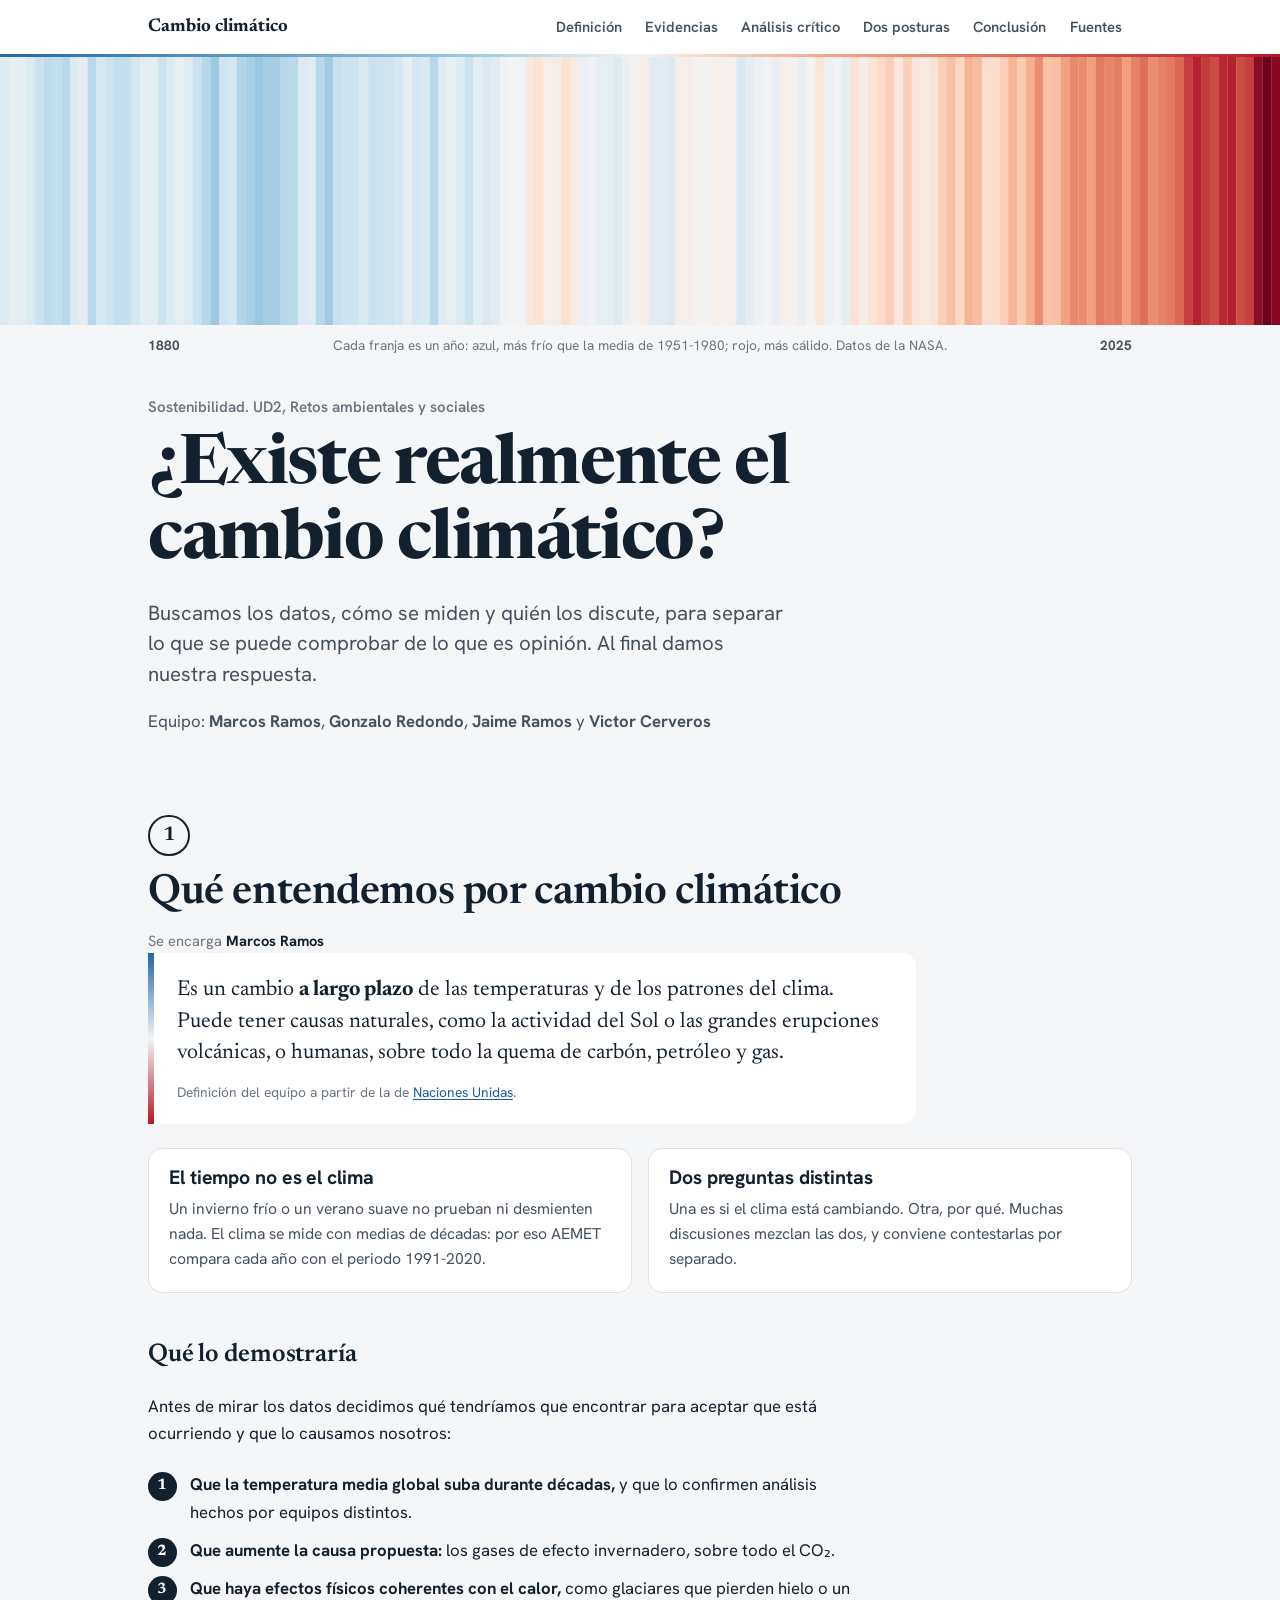
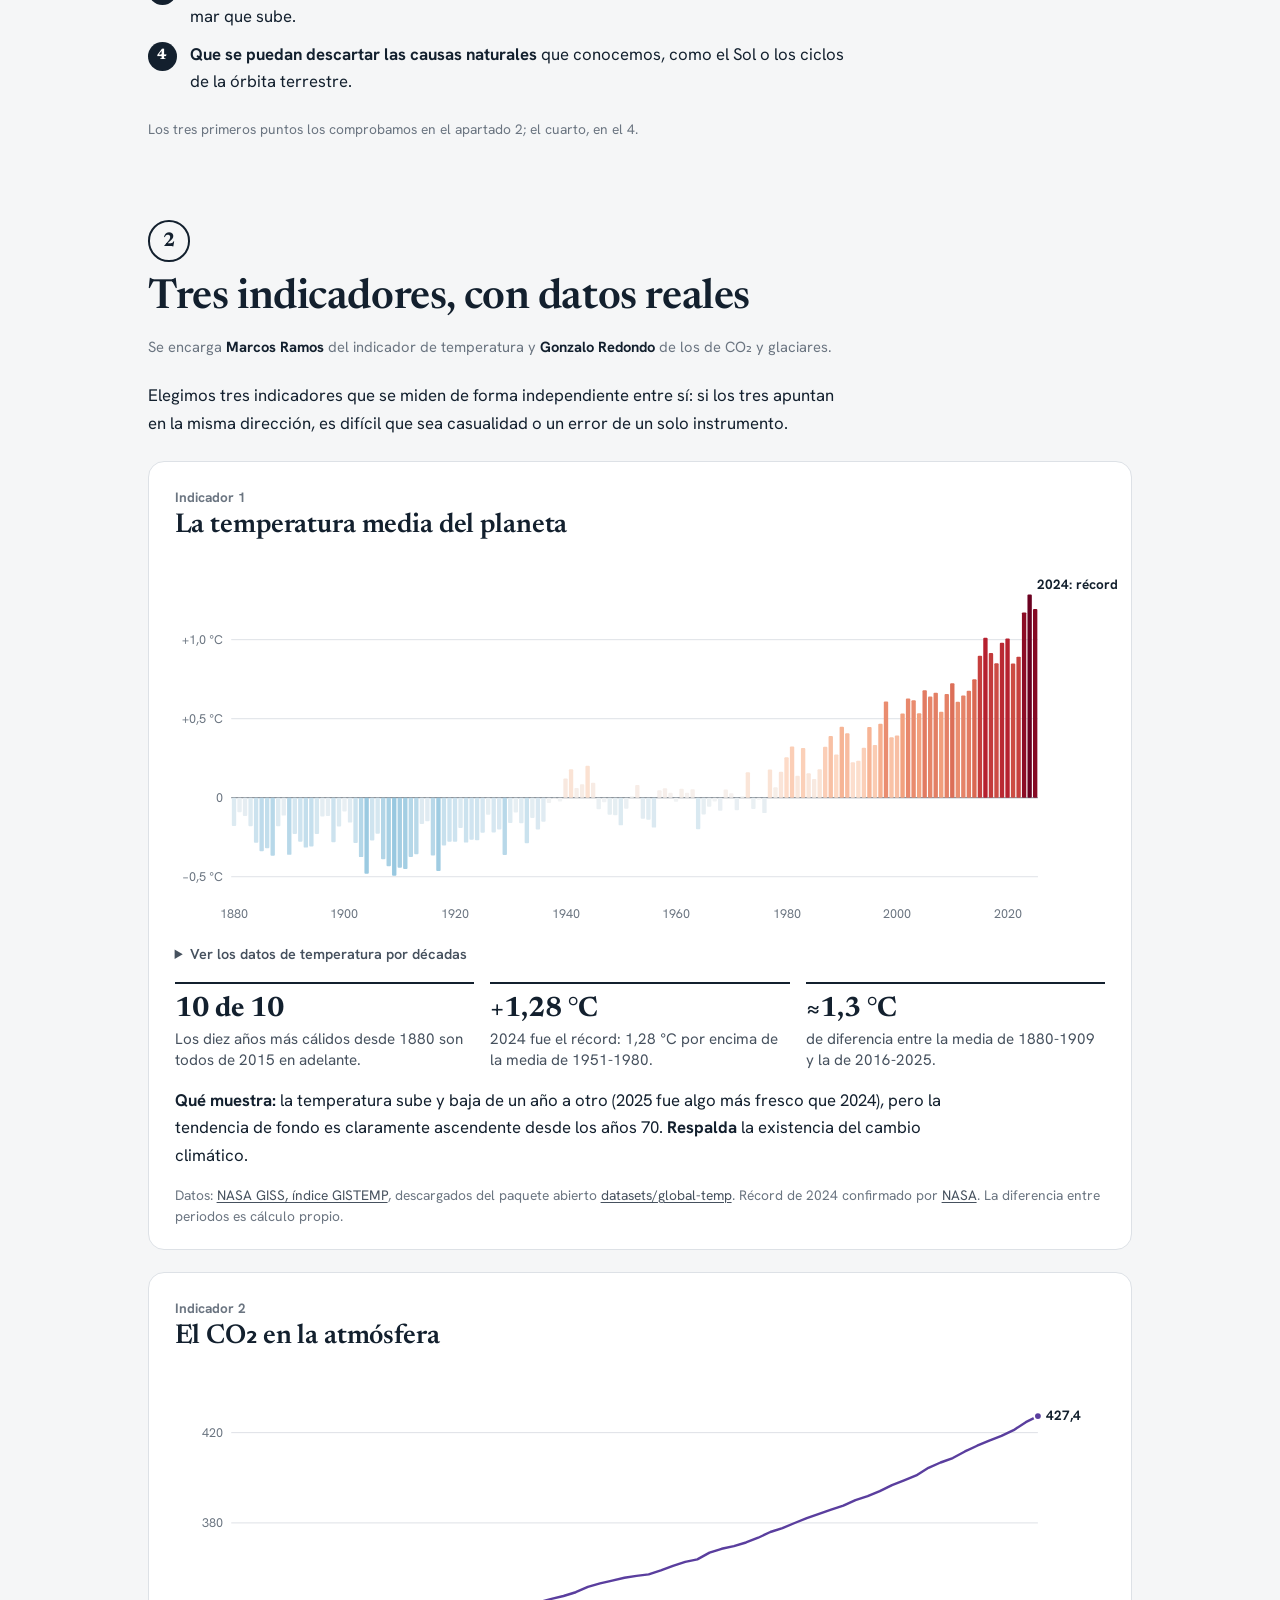
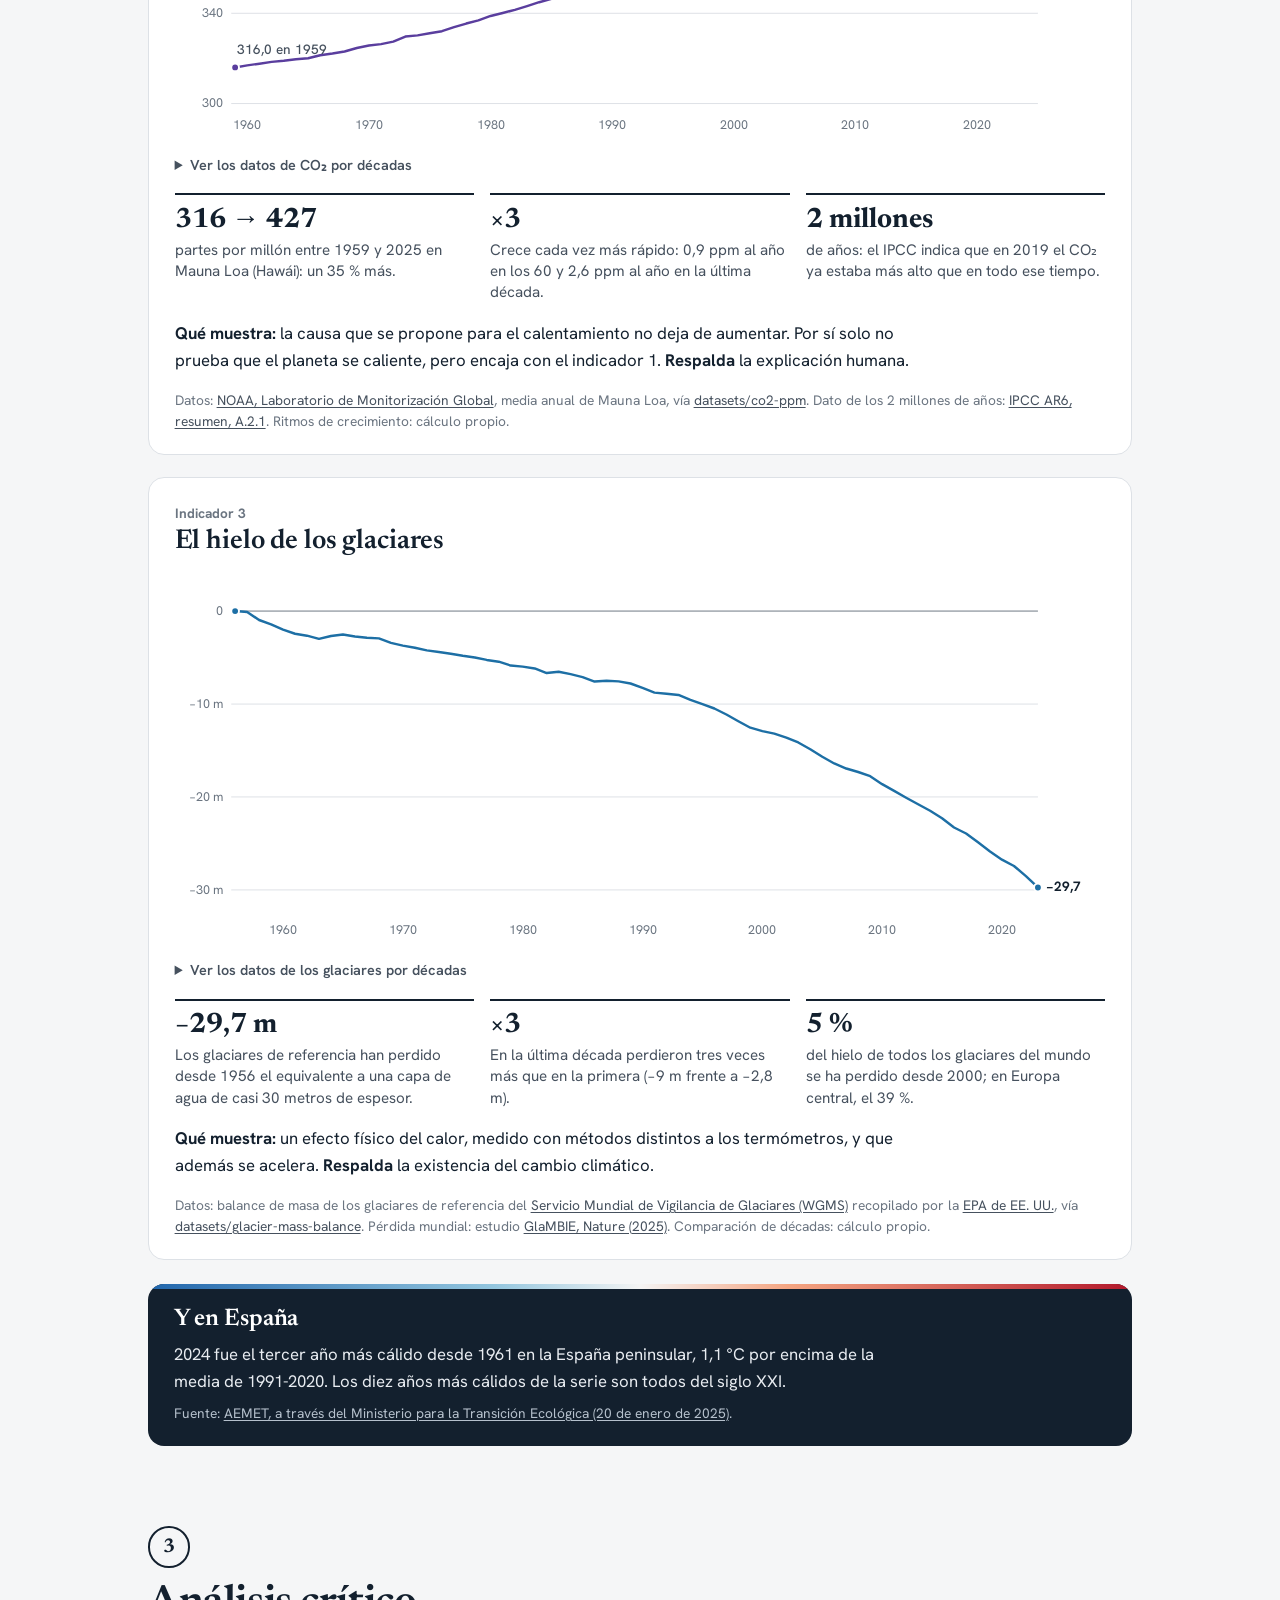
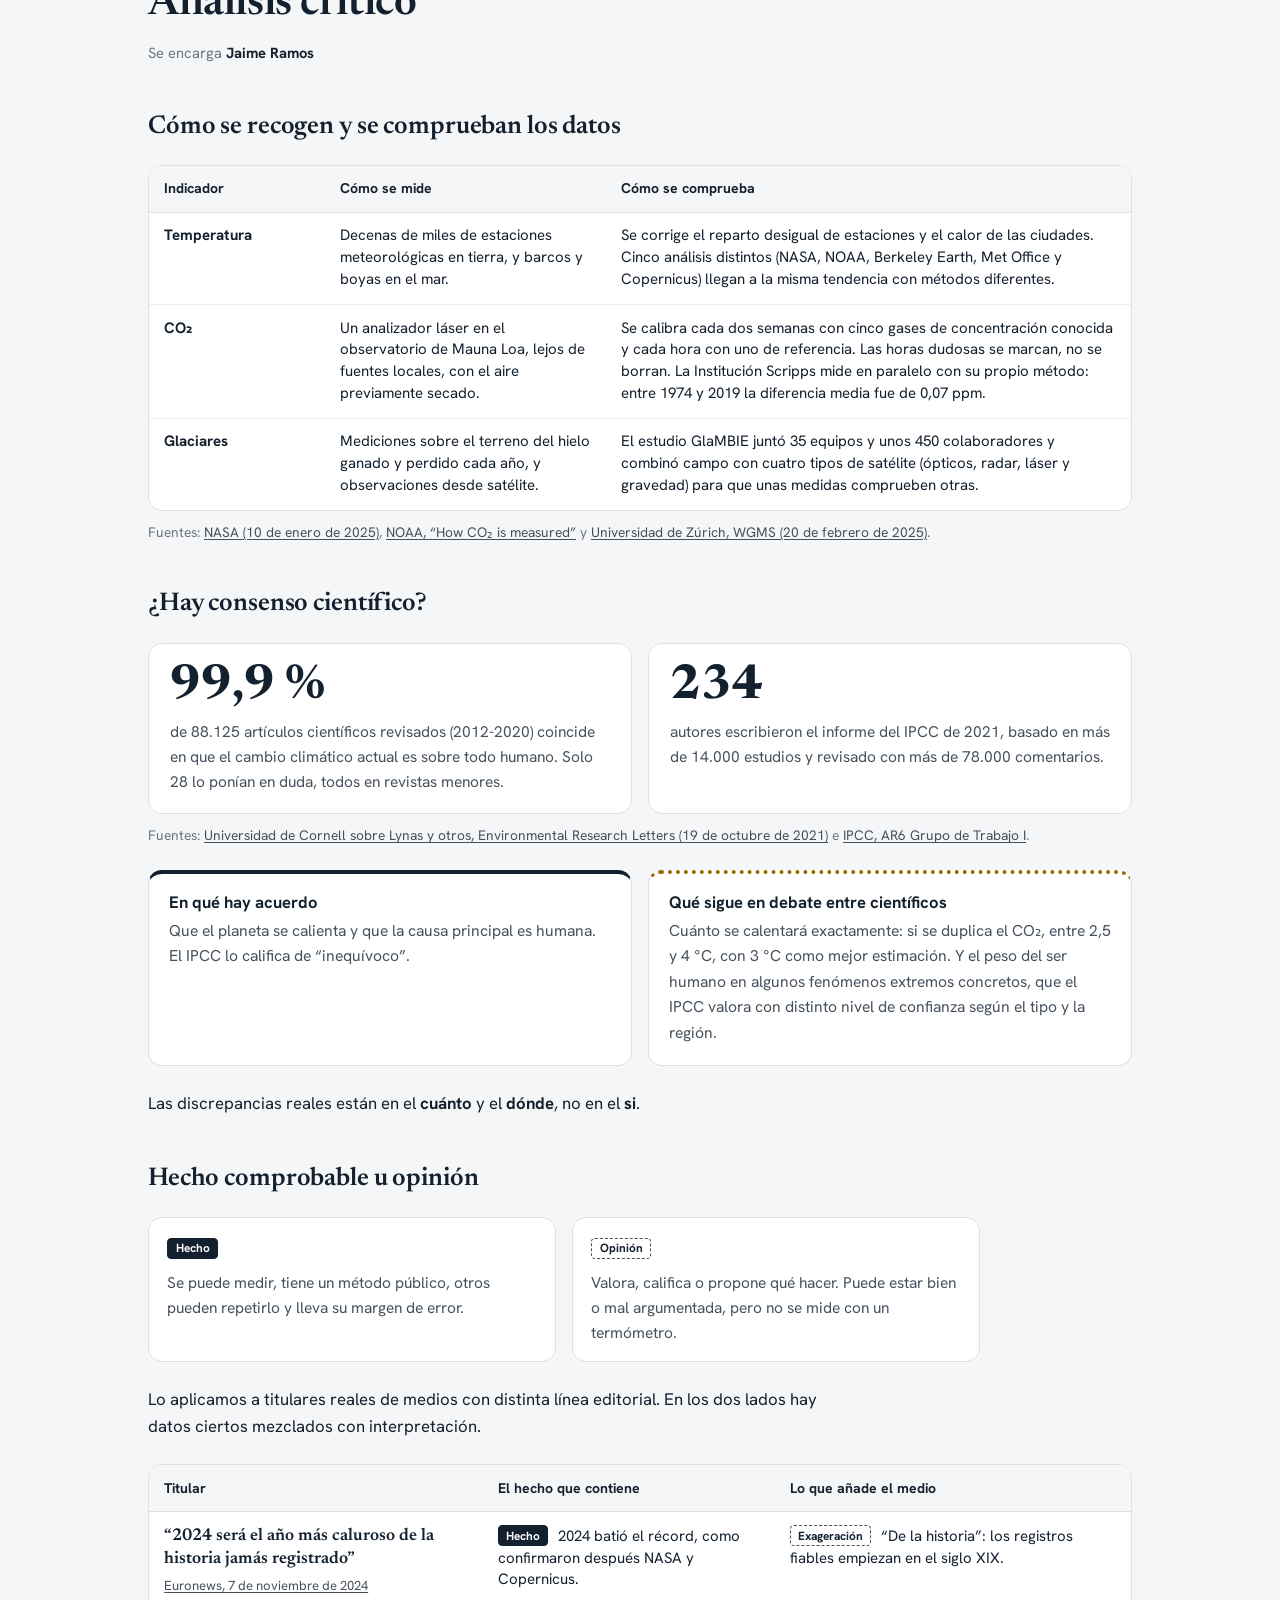
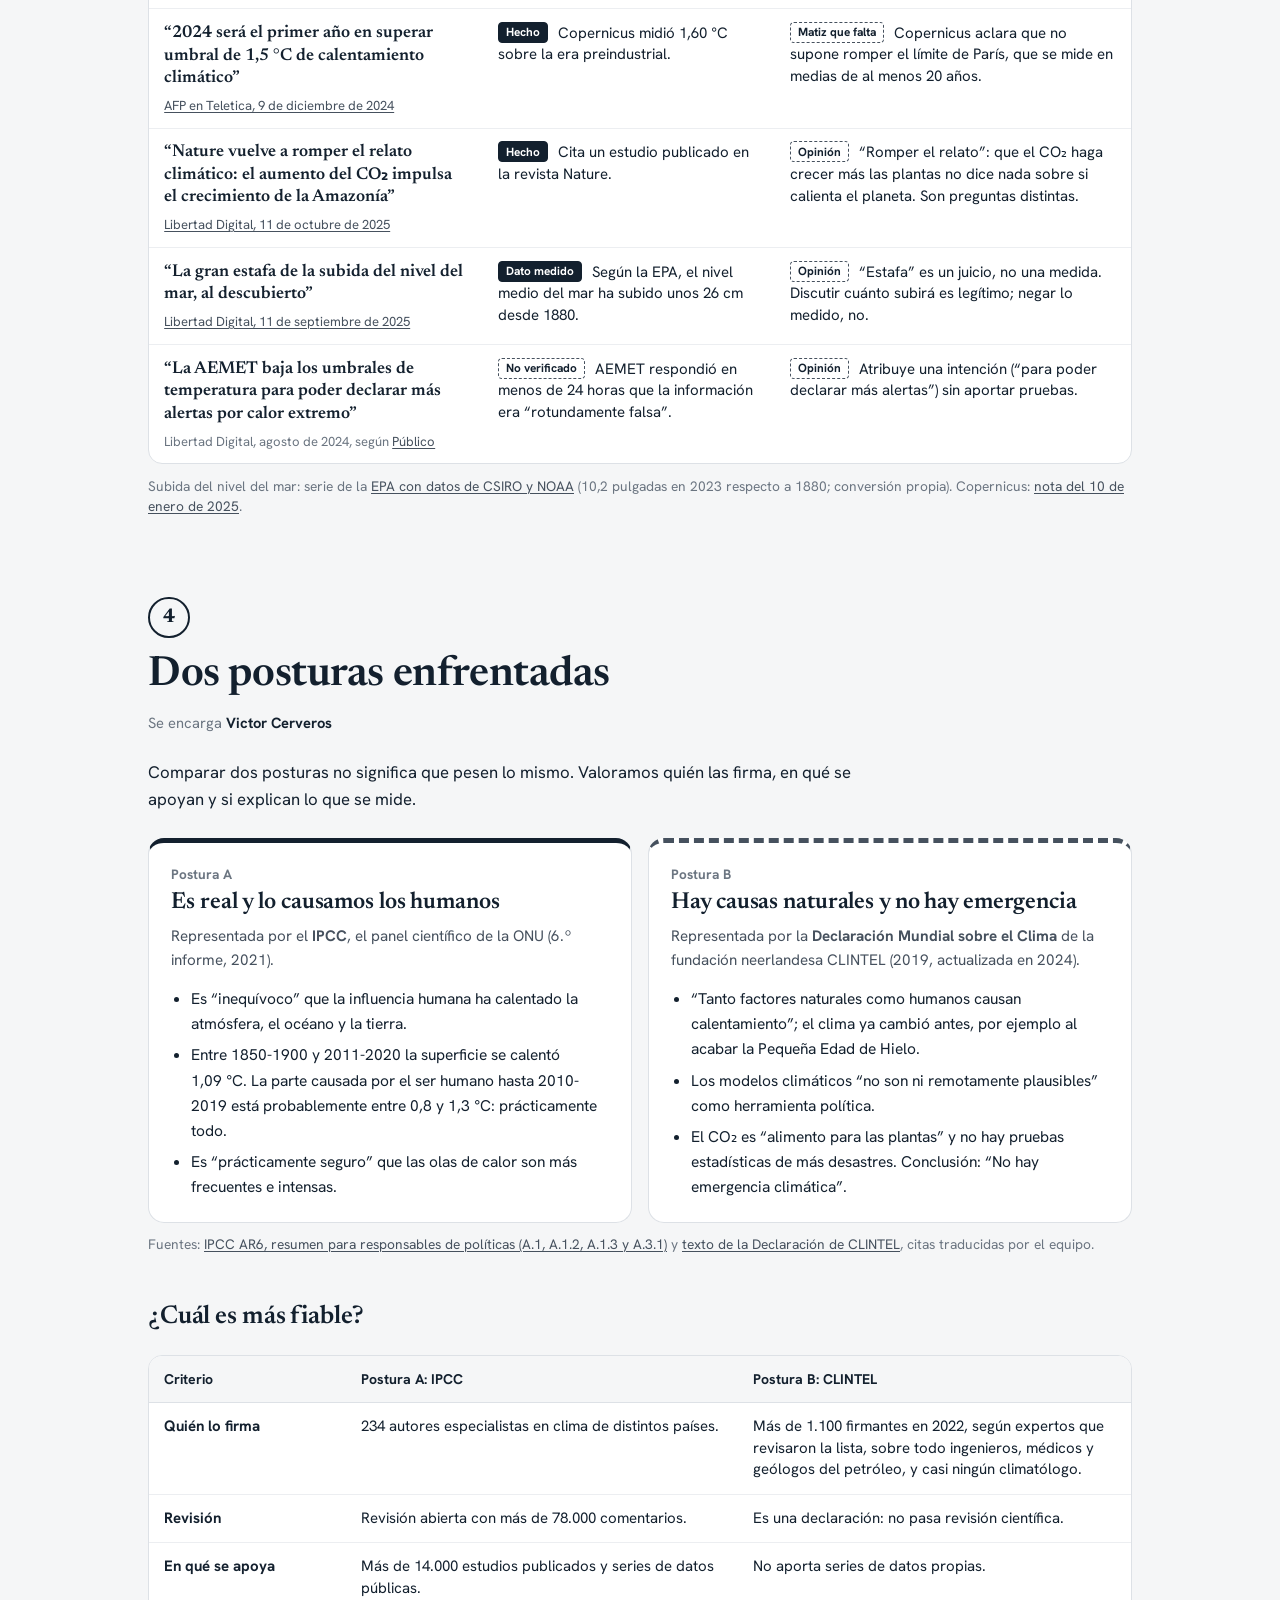
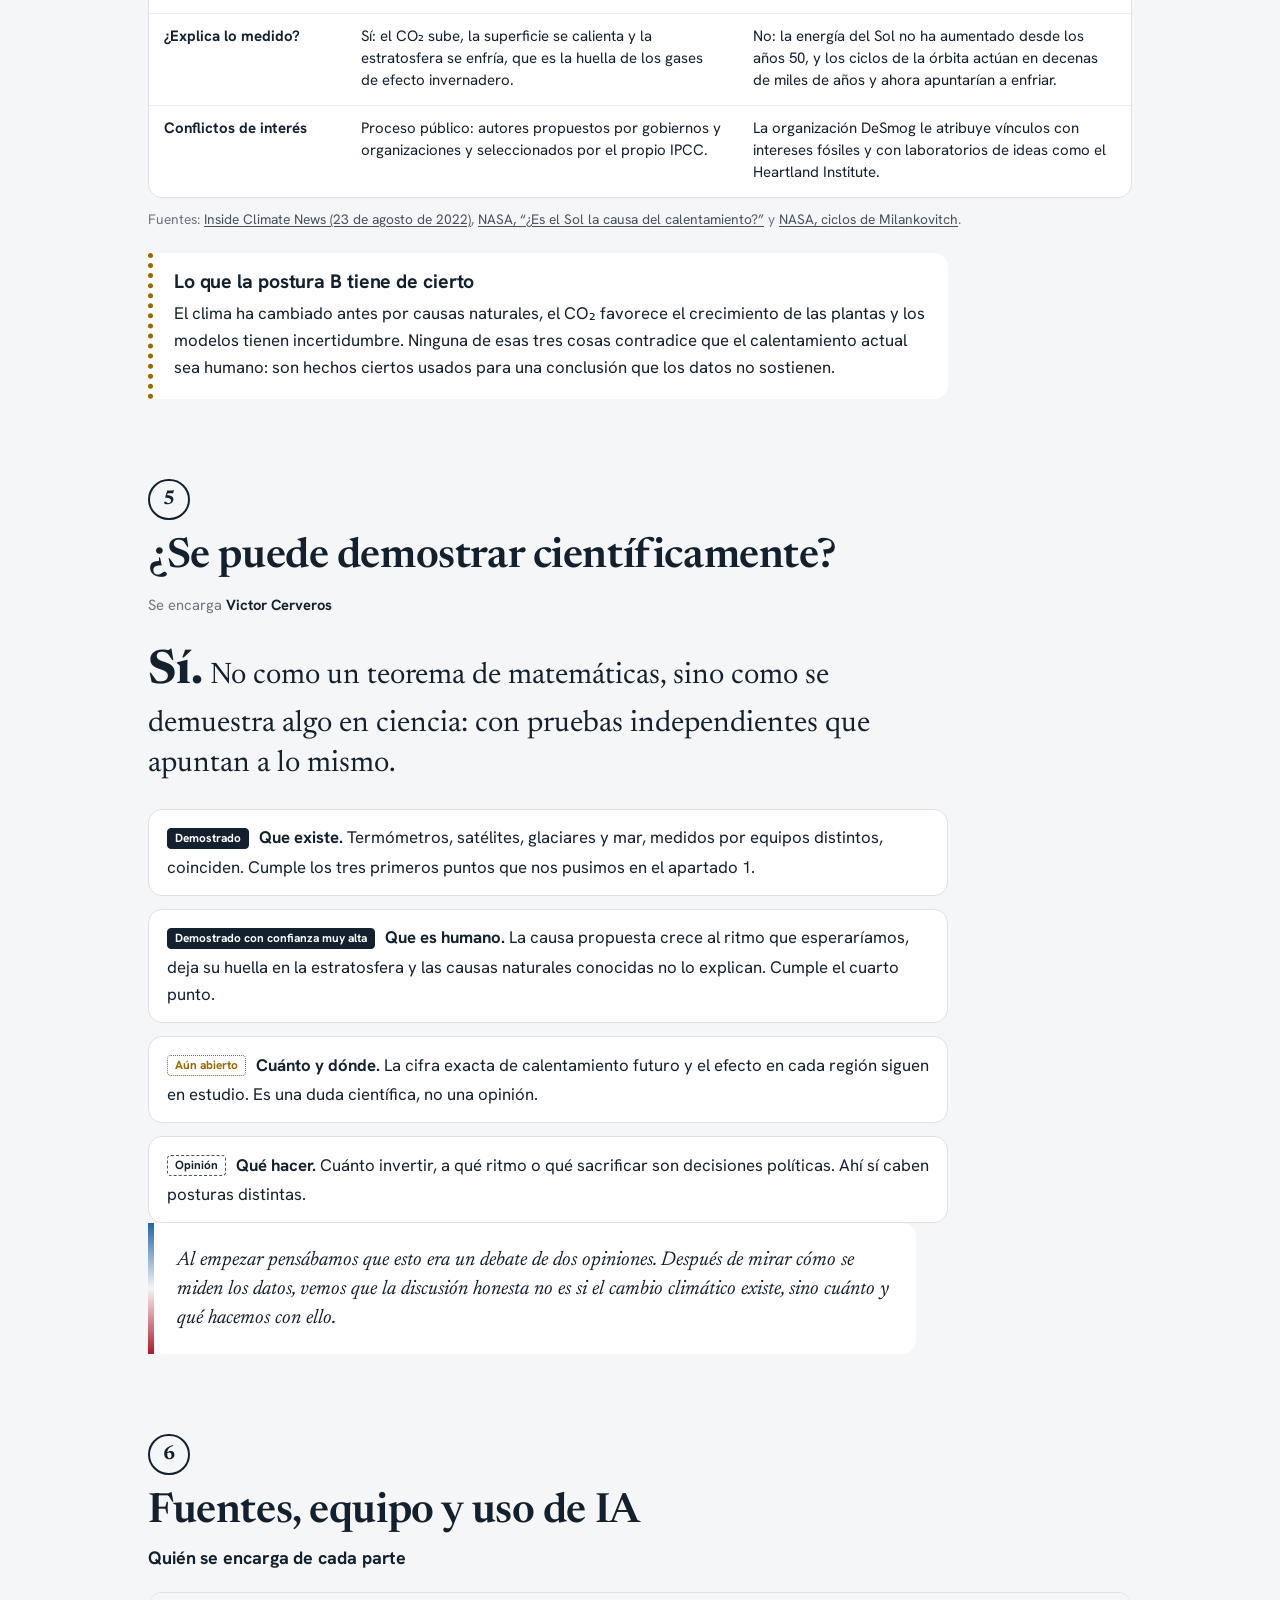
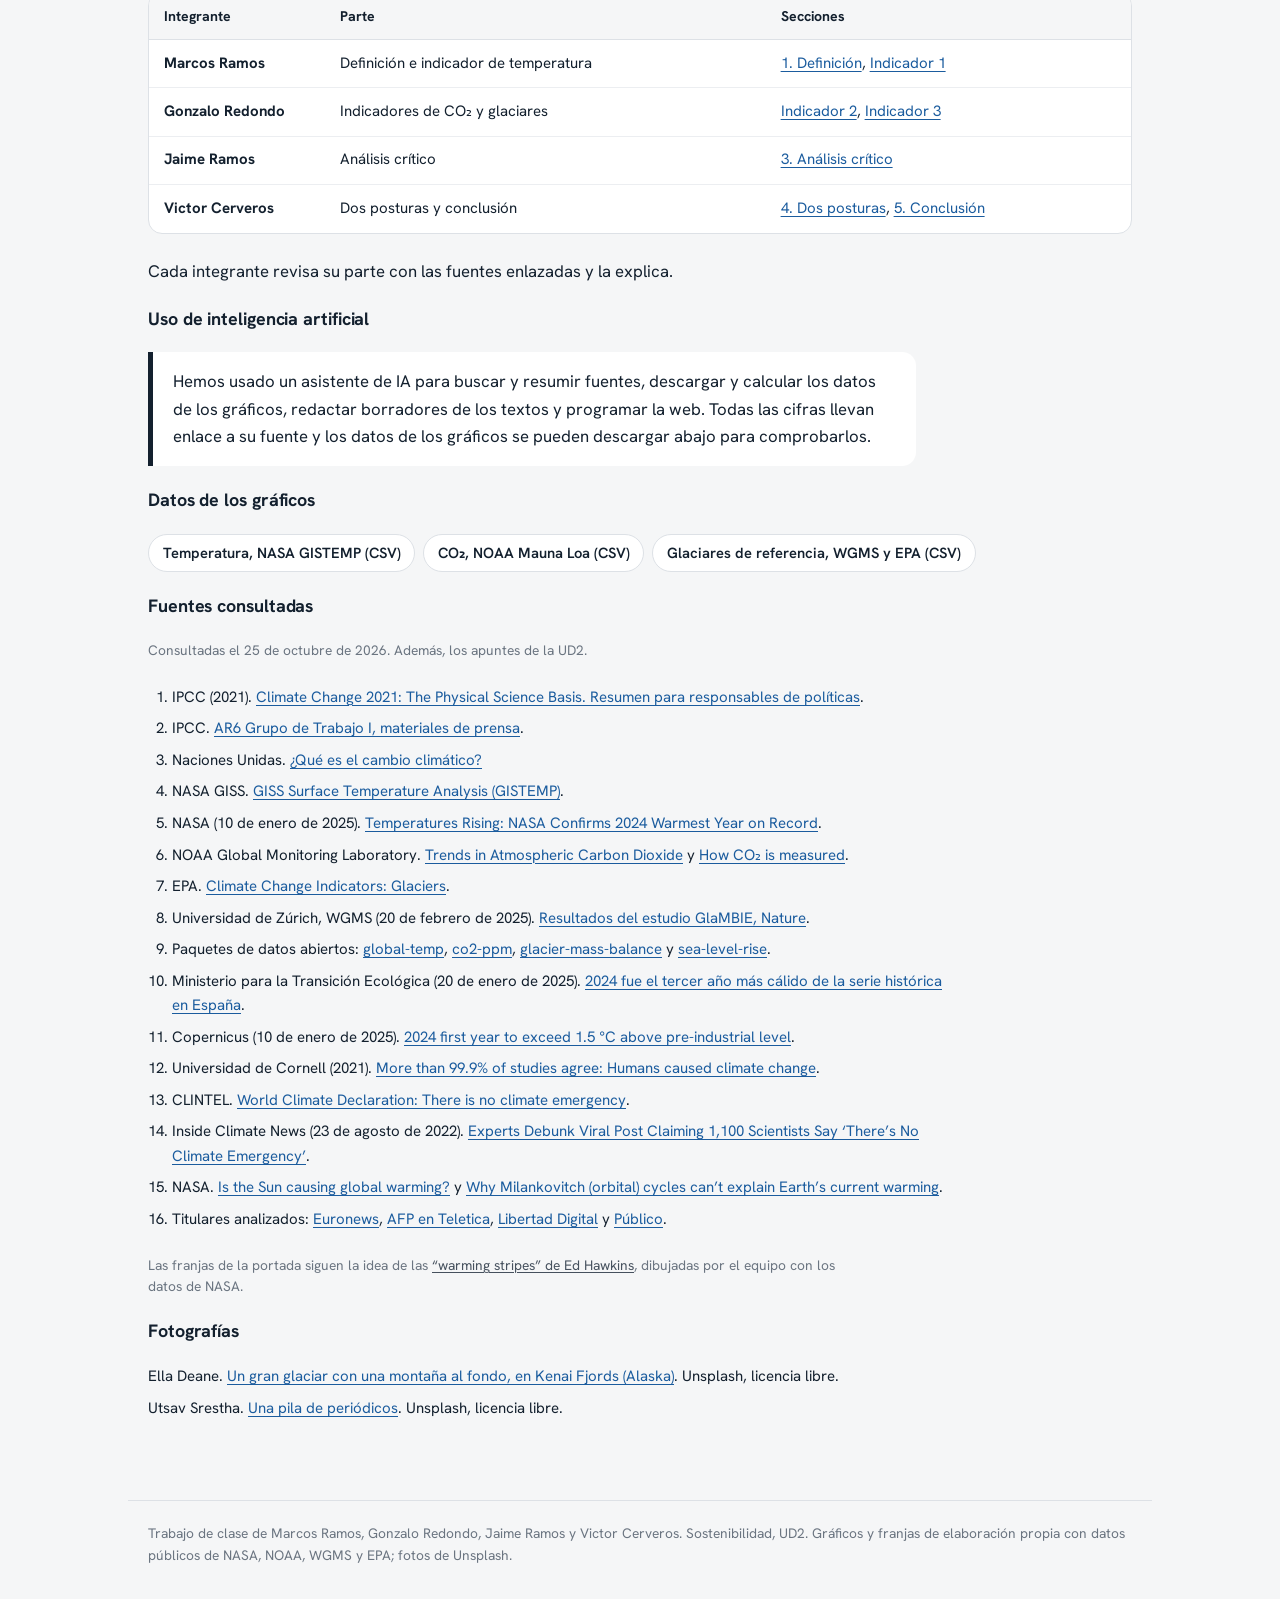
==== commit d7e98a4d: "Quita la página de guion" ====
--- a/index.html
+++ b/index.html
@@ -24,7 +24,7 @@
       <li><a href="#conclusion">Conclusión</a></li>
       <li><a href="#fuentes">Fuentes</a></li>
     </ol>
-    <a class="barra__guion" href="guion.html">Guion</a>
+    
   </div>
 </nav>
 <main id="contenido">
@@ -41,7 +41,7 @@
 <section class="seccion" id="definicion" data-etapa="Definición">
   <p class="seccion__n">1</p>
   <h2>Qué entendemos por cambio climático</h2>
-  <p class="encargo">Se encarga <strong>Marcos Ramos</strong> (<a href="guion.html#parte-1">su guion</a>)</p>
+  <p class="encargo">Se encarga <strong>Marcos Ramos</strong></p>
 
   <blockquote class="definicion">
     <p>Es un cambio <strong>a largo plazo</strong> de las temperaturas y de los patrones del clima. Puede tener causas naturales, como la actividad del Sol o las grandes erupciones volcánicas, o humanas, sobre todo la quema de carbón, petróleo y gas.</p>
@@ -73,7 +73,7 @@
 <section class="seccion" id="evidencias" data-etapa="Evidencias">
   <p class="seccion__n">2</p>
   <h2>Tres indicadores, con datos reales</h2>
-  <p class="encargo">Se encarga <strong>Marcos Ramos</strong> (<a href="guion.html#parte-1">su guion</a>) el indicador de temperatura; <strong>Gonzalo Redondo</strong> (<a href="guion.html#parte-2">su guion</a>) los de CO₂ y glaciares.</p>
+  <p class="encargo">Se encarga <strong>Marcos Ramos</strong> del indicador de temperatura y <strong>Gonzalo Redondo</strong> de los de CO₂ y glaciares.</p>
   <p>Elegimos tres indicadores que se miden de forma independiente entre sí: si los tres apuntan en la misma dirección, es difícil que sea casualidad o un error de un solo instrumento.</p>
 
   <article class="indicador" id="ind-temperatura">
@@ -126,7 +126,7 @@
 <section class="seccion" id="analisis" data-etapa="Análisis crítico">
   <p class="seccion__n">3</p>
   <h2>Análisis crítico</h2>
-  <p class="encargo">Se encarga <strong>Jaime Ramos</strong> (<a href="guion.html#parte-3">su guion</a>)</p>
+  <p class="encargo">Se encarga <strong>Jaime Ramos</strong></p>
 
   <h3 class="h-bloque">Cómo se recogen y se comprueban los datos</h3>
   <div class="tabla">
@@ -184,7 +184,7 @@
 <section class="seccion" id="posturas" data-etapa="Dos posturas">
   <p class="seccion__n">4</p>
   <h2>Dos posturas enfrentadas</h2>
-  <p class="encargo">Se encarga <strong>Victor Cerveros</strong> (<a href="guion.html#parte-4">su guion</a>)</p>
+  <p class="encargo">Se encarga <strong>Victor Cerveros</strong></p>
   <p>Comparar dos posturas no significa que pesen lo mismo. Valoramos quién las firma, en qué se apoyan y si explican lo que se mide.</p>
 
   <div class="posturas">
@@ -235,7 +235,7 @@
 <section class="seccion" id="conclusion" data-etapa="Conclusión">
   <p class="seccion__n">5</p>
   <h2>¿Se puede demostrar científicamente?</h2>
-  <p class="encargo">Se encarga <strong>Victor Cerveros</strong> (<a href="guion.html#parte-4">su guion</a>)</p>
+  <p class="encargo">Se encarga <strong>Victor Cerveros</strong></p>
 
   <p class="respuesta"><strong>Sí.</strong> No como un teorema de matemáticas, sino como se demuestra algo en ciencia: con pruebas independientes que apuntan a lo mismo.</p>
 
@@ -255,8 +255,8 @@
   <h2>Fuentes, equipo y uso de IA</h2>
 
   <h3 class="h-sub">Quién se encarga de cada parte</h3>
-  <div class="tabla"><table><thead><tr><th scope="col">Integrante</th><th scope="col">Parte</th><th scope="col">Secciones</th><th scope="col">Guion</th></tr></thead><tbody><tr><th scope="row" data-et="Integrante">Marcos Ramos</th><td data-et="Parte">Definición e indicador de temperatura</td><td data-et="Secciones"><a href="#definicion">1. Definición</a>, <a href="#ind-temperatura">Indicador 1</a></td><td data-et="Guion"><a href="guion.html#parte-1">Guion 1</a></td></tr><tr><th scope="row" data-et="Integrante">Gonzalo Redondo</th><td data-et="Parte">Indicadores de CO₂ y glaciares</td><td data-et="Secciones"><a href="#ind-co2">Indicador 2</a>, <a href="#ind-glaciares">Indicador 3</a></td><td data-et="Guion"><a href="guion.html#parte-2">Guion 2</a></td></tr><tr><th scope="row" data-et="Integrante">Jaime Ramos</th><td data-et="Parte">Análisis crítico</td><td data-et="Secciones"><a href="#analisis">3. Análisis crítico</a></td><td data-et="Guion"><a href="guion.html#parte-3">Guion 3</a></td></tr><tr><th scope="row" data-et="Integrante">Victor Cerveros</th><td data-et="Parte">Dos posturas y conclusión</td><td data-et="Secciones"><a href="#posturas">4. Dos posturas</a>, <a href="#conclusion">5. Conclusión</a></td><td data-et="Guion"><a href="guion.html#parte-4">Guion 4</a></td></tr></tbody></table></div>
-  <p>Cada integrante revisa su parte con las fuentes enlazadas y la explica. El <a href="guion.html">guion de cada integrante</a> recoge qué presenta cada uno.</p>
+  <div class="tabla"><table><thead><tr><th scope="col">Integrante</th><th scope="col">Parte</th><th scope="col">Secciones</th></tr></thead><tbody><tr><th scope="row" data-et="Integrante">Marcos Ramos</th><td data-et="Parte">Definición e indicador de temperatura</td><td data-et="Secciones"><a href="#definicion">1. Definición</a>, <a href="#ind-temperatura">Indicador 1</a></td></tr><tr><th scope="row" data-et="Integrante">Gonzalo Redondo</th><td data-et="Parte">Indicadores de CO₂ y glaciares</td><td data-et="Secciones"><a href="#ind-co2">Indicador 2</a>, <a href="#ind-glaciares">Indicador 3</a></td></tr><tr><th scope="row" data-et="Integrante">Jaime Ramos</th><td data-et="Parte">Análisis crítico</td><td data-et="Secciones"><a href="#analisis">3. Análisis crítico</a></td></tr><tr><th scope="row" data-et="Integrante">Victor Cerveros</th><td data-et="Parte">Dos posturas y conclusión</td><td data-et="Secciones"><a href="#posturas">4. Dos posturas</a>, <a href="#conclusion">5. Conclusión</a></td></tr></tbody></table></div>
+  <p>Cada integrante revisa su parte con las fuentes enlazadas y la explica.</p>
 
   <h3 class="h-sub">Uso de inteligencia artificial</h3>
   <p class="ia">Hemos usado un asistente de IA para buscar y resumir fuentes, descargar y calcular los datos de los gráficos, redactar borradores de los textos y programar la web. Todas las cifras llevan enlace a su fuente y los datos de los gráficos se pueden descargar abajo para comprobarlos.</p>
